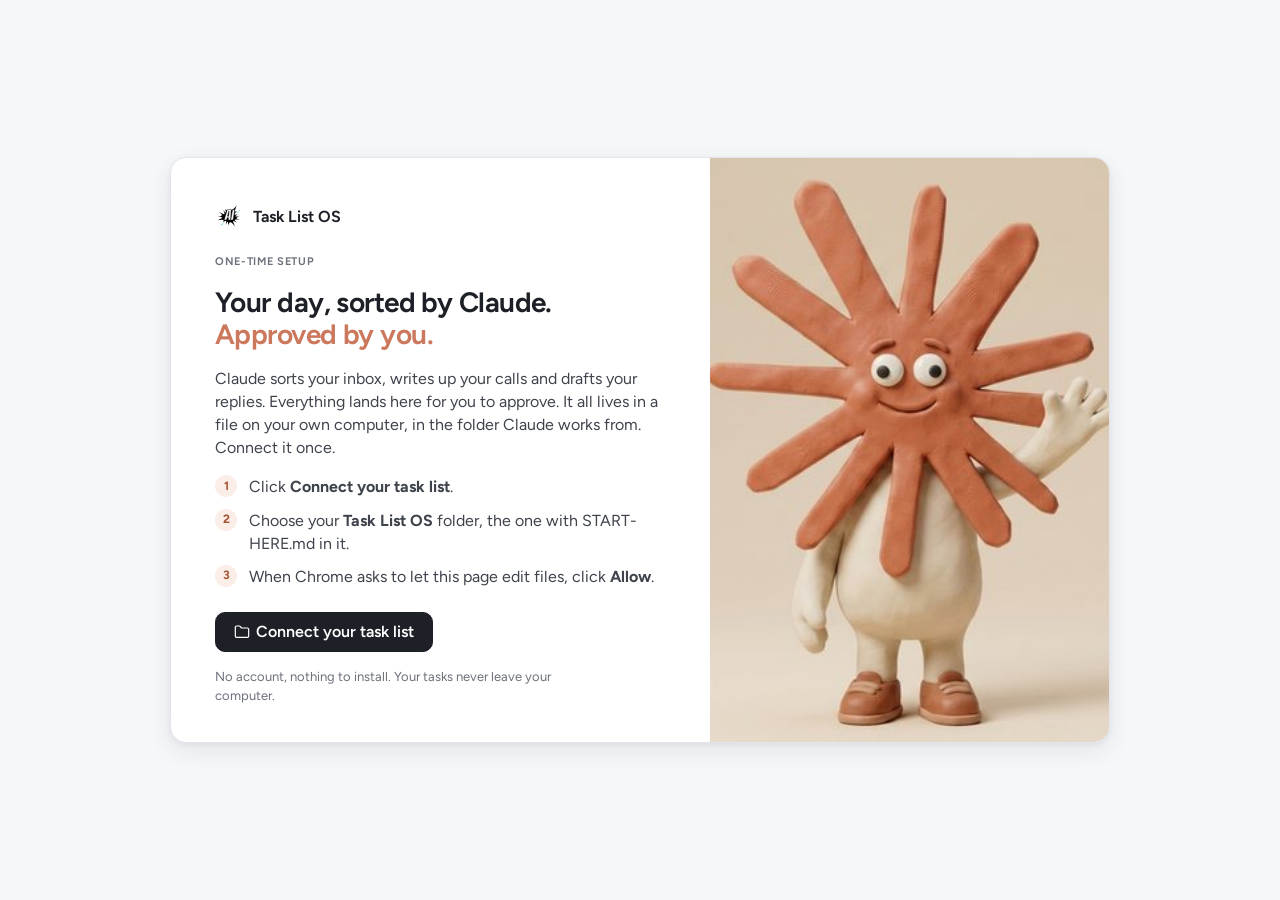
==== apps/task-list/index.html @ 5bdfcf22 "This week: a clean drag-and-drop board, with the calendar inside it - A Board or Calendar switch at " ====
<!doctype html>
<html lang="en-GB">
<head>
  <meta charset="utf-8">
  <meta name="viewport" content="width=device-width, initial-scale=1">
  <title>Task List OS</title>
  <meta name="description" content="Your day, your week and your calendar. Claude sorts it, you approve it.">
  <link rel="icon" type="image/svg+xml" href="../shared/images/GAIP-emblem-black-teal-pop-RGB.svg">
  <!-- Shared look (theme.css holds every colour and font) -->
  <link rel="stylesheet" href="../shared/theme.css">
  <link rel="stylesheet" href="../shared/base.css">
  <link rel="stylesheet" href="../shared/sidebar.css">
  <!-- Light or dark: applied before anything draws, so the page never flashes the wrong colours -->
  <script src="../shared/js/theme.js"></script>
  <!-- This app's layout -->
  <link rel="stylesheet" href="app/app.css">
</head>
<body data-tool="task-list">
  <a class="skip-link" href="#view">Skip to main content</a>

  <!-- Shown before a folder is connected: welcome, loading, or a problem -->
  <div id="gate" class="gate"></div>

  <!-- The app itself -->
  <div id="shell" class="shell" hidden>
    <aside class="sidebar" id="sidebar" aria-label="Main">
      <div class="sidebar__brand">
        <img src="../shared/images/GAIP-emblem-black-teal-pop-RGB.svg" alt="" width="28" height="28">
        <div class="sidebar__brand-text">
          <div class="sidebar__product" id="businessName">Your workspace</div>
        </div>
      </div>

      <!-- The shared sidebar (../shared/js/sidebar.js) adds Home, the other tools in this folder and
           the locked tools. This tool's own pages stay here, so they work even if those can't load. -->
      <a class="side-home" href="../home/"><span data-icon="home"></span>Home</a>

      <div class="side-label">Your tools</div>
      <section class="tool-group" data-tool-group="task-list">
        <button type="button" class="tool-group__head" aria-expanded="true" aria-controls="nav">
          <span class="tool-group__icon"><span data-icon="checkSquare"></span></span>
          <span class="tool-group__name">Task List OS</span>
          <span class="tool-group__count" aria-hidden="true"></span>
          <span class="tool-group__chevron"><span data-icon="chevronDown"></span></span>
        </button>
        <div class="tool-group__body">
          <nav class="nav" id="nav" aria-label="Task List OS">
            <a class="nav__item" href="#today" data-view="today"><span data-icon="sun"></span>Today<span class="nav__count" data-count="today"></span></a>
            <a class="nav__item" href="#week" data-view="week"><span data-icon="columns"></span>This week</a>
            <a class="nav__item" href="#replies" data-view="replies"><span data-icon="inbox"></span>Inbox<span class="nav__count nav__count--accent" data-count="replies"></span></a>
            <a class="nav__item" href="#review" data-view="review"><span data-icon="sparkle"></span>Review<span class="nav__count nav__count--accent" data-count="review"></span></a>
            <a class="nav__item" href="#all" data-view="all"><span data-icon="list"></span>All tasks<span class="nav__count" data-count="all"></span></a>
            <div class="nav__sub">
              <a class="nav__item" href="#waiting" data-view="waiting"><span data-icon="hourglass"></span>Waiting on<span class="nav__count" data-count="waiting"></span></a>
              <a class="nav__item" href="#done" data-view="done"><span data-icon="check"></span>Done</a>
            </div>
            <a class="nav__item" href="#calls" data-view="calls"><span data-icon="phone"></span>Calls<span class="nav__count" data-count="calls"></span></a>
            <a class="nav__item" href="#dump" data-view="dump"><span data-icon="pencil"></span>Brain dump<span class="nav__count" data-count="dump"></span></a>
            <a class="nav__item" href="#people" data-view="people"><span data-icon="users"></span>People<span class="nav__count" data-count="people"></span></a>
          </nav>
        </div>
      </section>

      <!-- Shared sidebar: the other tools in this folder, then the locked ones -->
      <div data-toolkit-menu="others"></div>
      <div data-toolkit-menu="more" hidden></div>

      <div class="sidebar__foot">
        <div class="saved-mini" id="savedMini"></div>
        <div class="sidebar__row">
          <span class="sidebar__spacer"></span>
          <button type="button" class="icon-btn" data-action="shortcuts" aria-label="Keyboard shortcuts"><span data-icon="keyboard"></span></button>
          <button type="button" class="icon-btn" data-action="settings" aria-label="Settings"><span data-icon="settings"></span></button>
        </div>
        <div class="sidebar__by">
          <img src="../shared/images/GAIP-logo-black-teal-pop-RGB.svg" alt="Get AI Powers" width="22" height="22">
          <span>by Get AI Powers</span>
        </div>
      </div>
    </aside>
    <div class="sidebar-scrim" data-action="close-sidebar"></div>

    <div class="main">
      <header class="topbar">
        <button type="button" class="icon-btn topbar__menu" data-action="open-sidebar" aria-label="Open menu"><span data-icon="menu"></span></button>
        <div class="topbar__title">
          <h1 id="viewTitle">Today</h1>
          <span class="topbar__sub" id="viewSub"></span>
        </div>
        <div class="topbar__search">
          <span data-icon="search" class="topbar__search-icon"></span>
          <input type="search" id="searchInput" class="input" placeholder="Search tasks and people" autocomplete="off" aria-label="Search tasks and people">
          <span class="kbd topbar__search-kbd">/</span>
          <div class="search-results popover" id="searchResults" hidden role="listbox"></div>
        </div>
        <span class="claude-status" id="claudeStatus" hidden></span>
        <span class="save-status" id="saveStatus" hidden></span>
        <button type="button" class="icon-btn topbar__theme" data-theme-toggle aria-label="Switch to dark mode" title="Light or dark"><span data-icon="moon"></span></button>
        <button type="button" class="btn topbar__voice" data-action="voice-note" title="Record a voice note (V)"><span data-icon="mic"></span><span class="topbar__voice-label">Voice note</span></button>
        <button type="button" class="btn btn--primary topbar__new" data-action="quick-add" aria-label="New task"><span data-icon="plus"></span><span class="topbar__new-label">New</span></button>
      </header>
      <div id="banner"></div>
      <main id="view" class="view" tabindex="-1"></main>
    </div>

    <!-- The record panel: one task or one person, slides in from the right -->
    <aside class="drawer" id="drawer" aria-label="Details" hidden></aside>
  </div>

  <!-- Pop-up: quick add -->
  <dialog class="modal" id="quickAdd" aria-labelledby="quickAddTitle">
    <form id="quickAddForm" autocomplete="off">
      <div class="modal__head"><h2 id="quickAddTitle">New task</h2><button type="button" class="icon-btn" data-close aria-label="Close"><span data-icon="x"></span></button></div>
      <div class="modal__body">
        <input class="input input--title" name="title" required maxlength="200" placeholder="What needs doing?" aria-label="What needs doing">
        <div class="field-row">
          <label class="field"><span class="field__label">List</span><select class="select" name="category"></select></label>
          <label class="field"><span class="field__label">Who's it for</span><select class="select" name="personId"></select></label>
        </div>
        <div class="field-row">
          <label class="field"><span class="field__label">Plan for</span><input class="input" type="date" name="scheduledDate"></label>
          <label class="field"><span class="field__label">Due</span><input class="input" type="date" name="due"></label>
        </div>
        <label class="switch"><input type="checkbox" name="today" checked><span class="switch__track" aria-hidden="true"></span>Put it on today's list</label>
      </div>
      <div class="modal__foot"><span class="muted spacer">Press Enter to add</span><button type="button" class="btn" data-close>Cancel</button><button type="submit" class="btn btn--primary">Add task</button></div>
    </form>
  </dialog>

  <!-- Pop-up: settings -->
  <dialog class="modal" id="settingsDialog" aria-labelledby="settingsTitle">
    <form id="settingsForm">
      <div class="modal__head"><h2 id="settingsTitle">Settings</h2><button type="button" class="icon-btn" data-close aria-label="Close"><span data-icon="x"></span></button></div>
      <div class="modal__body">
        <div class="field-row">
          <label class="field"><span class="field__label">Your first name</span><input class="input" name="yourName" maxlength="60" autocomplete="given-name"></label>
          <label class="field"><span class="field__label">Business name</span><input class="input" name="businessName" maxlength="80" autocomplete="organization"></label>
        </div>
        <div class="field-row">
          <label class="field"><span class="field__label">Your day starts</span><input class="input" type="time" name="dayStarts"></label>
          <label class="field"><span class="field__label">Your day ends</span><input class="input" type="time" name="dayEnds"></label>
        </div>
        <div class="field-row">
          <label class="field"><span class="field__label">Minutes saved per task</span><input class="input" type="number" name="minutesSavedPerTask" min="0" max="120"></label>
          <label class="field"><span class="field__label">Minutes saved per plan</span><input class="input" type="number" name="minutesSavedPerPlan" min="0" max="240"></label>
        </div>
        <p class="field__hint">The 2 minute values drive the time-saved estimate. A rough guide, not a measurement.</p>
        <div class="field-row">
          <label class="field"><span class="field__label">Drafts open in</span><select class="select" name="emailProvider"></select></label>
          <label class="field"><span class="field__label">Add to calendar opens</span><select class="select" name="calendarProvider"></select></label>
        </div>
        <label class="switch" title="Shows a made-up business. Nothing is saved while it's on."><input type="checkbox" id="demoToggle"><span class="switch__track" aria-hidden="true"></span>Show sample data instead of mine (for screenshots and videos)</label>
        <div class="settings-folder"><div><span class="label">Your folder</span><p id="settingsFolder"></p></div><button type="button" class="btn btn--sm" id="changeFolderBtn">Use a different folder</button></div>
      </div>
      <div class="modal__foot"><button type="button" class="btn" data-close>Cancel</button><button type="submit" class="btn btn--primary">Save</button></div>
    </form>
  </dialog>

  <!-- Pop-up: keyboard shortcuts -->
  <dialog class="modal" id="shortcutsDialog" aria-labelledby="shortcutsTitle">
    <div class="modal__head"><h2 id="shortcutsTitle">Keyboard shortcuts</h2><button type="button" class="icon-btn" data-close aria-label="Close"><span data-icon="x"></span></button></div>
    <div class="modal__body shortcuts">
      <div><span class="kbd">V</span> Record a voice note</div>
      <div><span class="kbd">N</span> New task</div>
      <div><span class="kbd">/</span> Search</div>
      <div><span class="kbd">1</span> to <span class="kbd">9</span> Go to a page in the sidebar</div>
      <div><span class="kbd">A</span> Approve the first suggestion on the page</div>
      <div><span class="kbd">D</span> Open the first reply draft on the page</div>
      <div><span class="kbd">Esc</span> Close a panel or pop-up</div>
      <div><span class="kbd">&#8984;</span> or <span class="kbd">Ctrl</span> + <span class="kbd">Enter</span> Add your brain dump</div>
    </div>
  </dialog>

  <!-- Shared helpers, then the model, then the pages, then the app that ties them together -->
  <script src="../shared/js/ui.js"></script>
  <script src="../shared/js/store.js"></script>
  <script src="../shared/js/sidebar.js"></script>
  <script src="app/model.js"></script>
  <script src="app/demo-data.js"></script>
  <script src="app/components.js"></script>
  <script src="app/links.js"></script>
  <script src="app/voice.js"></script>
  <script src="app/view-today.js"></script>
  <script src="app/view-review.js"></script>
  <script src="app/view-replies.js"></script>
  <script src="app/view-calls.js"></script>
  <script src="app/view-dump.js"></script>
  <script src="app/view-week.js"></script>
  <script src="app/view-calendar.js"></script>
  <script src="app/view-lists.js"></script>
  <script src="app/view-people.js"></script>
  <script src="app/drawer.js"></script>
  <script src="app/app.js"></script>
</body>
</html>
---- apps/shared/theme.css ----
/*
  THEME
  -----
  Every colour, font, size, space, corner and shadow in the app comes from this file.
  To re-brand the whole app (for a client, or to your own colours), change the values below
  and nothing else. There are 2 sets of colours: light (first) and dark (further down).
  The switch in the top bar flips between them; with no choice made, the app follows the computer.

  Current look: calm, clean software (white, soft grey, near-black text) with small touches of
  Claude terracotta for Get AI Powers. Font: Figtree, bundled in shared/fonts so it works offline.

  Want the Get AI Powers slab-serif headings instead? The brand fonts are bundled in shared/fonts.
  Uncomment the @font-face block at the bottom and set --font-display.
*/

@font-face { font-family: "Figtree"; src: url("fonts/Figtree-Variable.woff2") format("woff2"); font-weight: 300 900; font-style: normal; font-display: swap; }
@font-face { font-family: "Figtree"; src: url("fonts/Figtree-Italic-Variable.woff2") format("woff2"); font-weight: 300 900; font-style: italic; font-display: swap; }

:root {
  color-scheme: light;

  /* ---------- Colours: surfaces ---------- */
  --color-bg:           #FFFFFF;  /* main working area */
  --color-sidebar:      #F6F7F9;  /* sidebar and quiet panels */
  --color-surface:      #FFFFFF;  /* cards, drawers, pop-ups */
  --color-sunk:         #F1F2F5;  /* hover, inset areas, skeletons */
  --color-sunk-strong:  #E8EAEE;  /* selected rows, pressed states */
  --color-line:         #E3E5EA;  /* hairline borders and dividers */
  --color-line-strong:  #C9CDD5;  /* input borders, borders on hover */

  /* ---------- Colours: text ---------- */
  --color-ink:          #1D2026;  /* main text (never pure black) */
  --color-ink-soft:     #3E434C;  /* secondary text */
  --color-muted:        #6B707A;  /* helper text, labels, timestamps */
  --color-faint:        #9A9FA8;  /* placeholders, disabled */

  /* ---------- Colours: main buttons (near-black in light, near-white in dark) ---------- */
  --color-primary:       #1D2026;
  --color-primary-hover: #343842;
  --color-on-primary:    #FFFFFF;

  /* ---------- Colours: accent (Claude terracotta, used sparingly) ---------- */
  --color-accent:       #CC785C;  /* icons, the selected page, the logo, small highlights */
  --color-accent-hover: #B8643F;
  --color-accent-text:  #A4532F;  /* accent used for small text (passes contrast on white) */
  --color-accent-soft:  #FBEEE8;  /* count badges, "New" tags, highlights */
  --color-accent-line:  #F0CFC1;
  --color-on-accent:    #FFFFFF;

  /* ---------- Colours: meaning ---------- */
  --color-success:      #1F7A45;
  --color-success-soft: #DCF3E3;
  --color-warning:      #8A5200;
  --color-warning-soft: #FFF0D2;
  --color-danger:       #B2261D;
  --color-danger-soft:  #FFE6E2;
  --color-info:         #1E5A9F;
  --color-info-soft:    #E1EEFC;
  --color-dark:         #1D2026;  /* toasts and tooltips */
  --color-on-dark:      #F6F7F9;
  --color-scrim:        rgba(20, 24, 33, 0.32);  /* the dim layer behind pop-ups */

  /* Category colours (Do today, Quick wins, Delegate, Waiting on, Can wait) */
  --cat-today:    #CC785C;
  --cat-quick:    #C08A1E;
  --cat-delegate: #3F8A55;
  --cat-waiting:  #4A73B5;
  --cat-later:    #8C9099;

  /* Calendar event colours */
  --event-bg:     #E9F0FB;
  --event-line:   #4A73B5;
  --event-text:   #1F3F6E;
  --block-bg:     #FBEEE8;   /* a task dragged into the calendar */
  --block-line:   #CC785C;

  /* ---------- Type ---------- */
  --font-ui: "Figtree", -apple-system, BlinkMacSystemFont, "Segoe UI", "Helvetica Neue", Helvetica, Arial, sans-serif;
  --font-display: var(--font-ui);
  --font-mono: ui-monospace, "SF Mono", Menlo, Consolas, "Liberation Mono", monospace;

  --text-2xs: 0.6875rem; /* 11px */
  --text-xs:  0.75rem;   /* 12px */
  --text-sm:  0.8125rem; /* 13px */
  --text-base: 0.875rem; /* 14px, the main UI size */
  --text-md:  1rem;      /* 16px */
  --text-lg:  1.125rem;
  --text-xl:  1.375rem;
  --text-2xl: 1.75rem;
  --leading: 1.45;

  /* ---------- Space ---------- */
  --space-1: 4px;
  --space-2: 8px;
  --space-3: 12px;
  --space-4: 16px;
  --space-5: 20px;
  --space-6: 24px;
  --space-7: 32px;
  --space-8: 48px;

  /* ---------- Layout ---------- */
  --sidebar-width: 248px;
  --topbar-height: 60px;
  --drawer-width: 420px;
  --content-max: 1120px;

  /* ---------- Corners and shadows ---------- */
  --radius-xs: 6px;
  --radius-sm: 8px;
  --radius-md: 10px;   /* cards */
  --radius-lg: 12px;   /* columns, sections */
  --radius-xl: 14px;   /* pop-ups */
  --radius-pill: 999px;
  --shadow-sm: 0 1px 2px rgba(20, 24, 33, 0.05);
  --shadow-md: 0 2px 6px rgba(20, 24, 33, 0.05), 0 8px 24px rgba(20, 24, 33, 0.08);
  --shadow-lg: 0 12px 40px rgba(20, 24, 33, 0.14);
  --focus-ring: 0 0 0 3px rgba(204, 120, 92, 0.32);

  /* ---------- Motion ---------- */
  --ease-out: cubic-bezier(0.22, 1, 0.36, 1);
  --ease-in-out: cubic-bezier(0.65, 0, 0.35, 1);
  --dur-fast: 120ms;
  --dur-base: 200ms;
  --dur-slow: 340ms;
}

/* ---------- Dark colours: used when the switch says dark, or the computer prefers dark ---------- */
:root[data-theme="dark"] {
  color-scheme: dark;
  --color-bg: #14161A; --color-sidebar: #17191D; --color-surface: #1B1D22; --color-sunk: #202328; --color-sunk-strong: #262930;
  --color-line: #2D3138; --color-line-strong: #3E434C;
  --color-ink: #ECEDF0; --color-ink-soft: #C9CCD3; --color-muted: #A0A5AE; --color-faint: #737983;
  --color-primary: #ECEDF0; --color-primary-hover: #FFFFFF; --color-on-primary: #14161A;
  --color-accent: #DE8E72; --color-accent-hover: #E9A287; --color-accent-text: #EBA48A; --color-accent-soft: #3A241B; --color-accent-line: #5C3626; --color-on-accent: #14161A;
  --color-success: #6FD39A; --color-success-soft: #173A26; --color-warning: #F4C872; --color-warning-soft: #3C2E12;
  --color-danger: #FFB3A8; --color-danger-soft: #46201C; --color-info: #9FC7F3; --color-info-soft: #19304A;
  --color-dark: #2C3038; --color-on-dark: #ECEDF0; --color-scrim: rgba(0, 0, 0, 0.55);
  --cat-today: #DE8E72; --cat-quick: #F4C872; --cat-delegate: #6FD39A; --cat-waiting: #9FC7F3; --cat-later: #A0A5AE;
  --event-bg: #19304A; --event-line: #6F9BD9; --event-text: #CFE2FA; --block-bg: #3A241B; --block-line: #DE8E72;
  --shadow-sm: 0 1px 2px rgba(0, 0, 0, 0.4); --shadow-md: 0 2px 6px rgba(0, 0, 0, 0.3), 0 8px 24px rgba(0, 0, 0, 0.35); --shadow-lg: 0 12px 40px rgba(0, 0, 0, 0.5);
  --focus-ring: 0 0 0 3px rgba(222, 142, 114, 0.4);
}
@media (prefers-color-scheme: dark) {
  :root:not([data-theme="light"]) {
    color-scheme: dark;
    --color-bg: #14161A; --color-sidebar: #17191D; --color-surface: #1B1D22; --color-sunk: #202328; --color-sunk-strong: #262930;
    --color-line: #2D3138; --color-line-strong: #3E434C;
    --color-ink: #ECEDF0; --color-ink-soft: #C9CCD3; --color-muted: #A0A5AE; --color-faint: #737983;
    --color-primary: #ECEDF0; --color-primary-hover: #FFFFFF; --color-on-primary: #14161A;
    --color-accent: #DE8E72; --color-accent-hover: #E9A287; --color-accent-text: #EBA48A; --color-accent-soft: #3A241B; --color-accent-line: #5C3626; --color-on-accent: #14161A;
    --color-success: #6FD39A; --color-success-soft: #173A26; --color-warning: #F4C872; --color-warning-soft: #3C2E12;
    --color-danger: #FFB3A8; --color-danger-soft: #46201C; --color-info: #9FC7F3; --color-info-soft: #19304A;
    --color-dark: #2C3038; --color-on-dark: #ECEDF0; --color-scrim: rgba(0, 0, 0, 0.55);
    --cat-today: #DE8E72; --cat-quick: #F4C872; --cat-delegate: #6FD39A; --cat-waiting: #9FC7F3; --cat-later: #A0A5AE;
    --event-bg: #19304A; --event-line: #6F9BD9; --event-text: #CFE2FA; --block-bg: #3A241B; --block-line: #DE8E72;
    --shadow-sm: 0 1px 2px rgba(0, 0, 0, 0.4); --shadow-md: 0 2px 6px rgba(0, 0, 0, 0.3), 0 8px 24px rgba(0, 0, 0, 0.35); --shadow-lg: 0 12px 40px rgba(0, 0, 0, 0.5);
    --focus-ring: 0 0 0 3px rgba(222, 142, 114, 0.4);
  }
}

/*
  Optional: the Get AI Powers brand look (slab serif headings).
  Remove the comment markers around this block, then set:
    --font-display: "Zilla Slab", Georgia, serif;

@font-face { font-family: "Zilla Slab"; src: url("fonts/ZillaSlab-SemiBold.woff2") format("woff2"); font-weight: 600; font-display: swap; }
@font-face { font-family: "Zilla Slab"; src: url("fonts/ZillaSlab-Bold.woff2") format("woff2"); font-weight: 700; font-display: swap; }
*/
---- apps/shared/base.css ----
/*
  BASE
  ----
  Shared building blocks for every tool: buttons, inputs, tick boxes, chips,
  avatars, segmented switches, pop-ups, side panels, notifications, menus, empty states and
  the gentle animations. Every value comes from theme.css, so re-branding happens there.
*/

/* ---------- Reset ---------- */
*, *::before, *::after { box-sizing: border-box; }
html { -webkit-text-size-adjust: 100%; }
body {
  margin: 0;
  background: var(--color-bg);
  color: var(--color-ink);
  font-family: var(--font-ui);
  font-size: var(--text-base);
  line-height: var(--leading);
  -webkit-font-smoothing: antialiased;
  -moz-osx-font-smoothing: grayscale;
}
img, svg { display: block; max-width: 100%; }
button, input, select, textarea { font: inherit; color: inherit; letter-spacing: inherit; }
h1, h2, h3, h4 { font-family: var(--font-display); margin: 0; line-height: 1.25; letter-spacing: -0.01em; }
h1 { font-size: var(--text-xl); font-weight: 650; }
h2 { font-size: var(--text-md); font-weight: 650; }
h3 { font-size: var(--text-base); font-weight: 600; }
p { margin: 0; }
a { color: var(--color-accent-text); text-underline-offset: 2px; }
::selection { background: var(--color-accent-soft); }
:focus-visible { outline: none; box-shadow: var(--focus-ring); border-radius: var(--radius-sm); }
[hidden] { display: none !important; }

.sr-only {
  position: absolute; width: 1px; height: 1px; padding: 0; margin: -1px;
  overflow: hidden; clip: rect(0 0 0 0); white-space: nowrap; border: 0;
}
.skip-link { position: absolute; left: 8px; top: -40px; z-index: 100; background: var(--color-dark); color: var(--color-on-dark); padding: 8px 12px; border-radius: var(--radius-sm); }
.skip-link:focus { top: 8px; }

/* Small uppercase section label */
.label {
  font-size: var(--text-2xs); font-weight: 650; letter-spacing: 0.06em; text-transform: uppercase;
  color: var(--color-muted);
}
.muted { color: var(--color-muted); }
.faint { color: var(--color-faint); }
.num { font-variant-numeric: tabular-nums; }

/* ---------- Buttons ---------- */
.btn {
  display: inline-flex; align-items: center; justify-content: center; gap: 6px;
  height: 34px; padding: 0 14px;
  font-size: var(--text-base); font-weight: 600; line-height: 1; white-space: nowrap;
  color: var(--color-ink); background: var(--color-surface);
  border: 1px solid var(--color-line); border-radius: var(--radius-md);
  cursor: pointer; text-decoration: none; -webkit-tap-highlight-color: transparent;
  transition: background-color var(--dur-fast) var(--ease-out), border-color var(--dur-fast) var(--ease-out),
              color var(--dur-fast) var(--ease-out), transform var(--dur-fast) var(--ease-out);
}
.btn:hover { background: var(--color-sunk); border-color: var(--color-line-strong); }
.btn:active { transform: scale(0.98); }
.btn[disabled] { opacity: 0.5; cursor: not-allowed; transform: none; }
.btn svg { width: 16px; height: 16px; flex: none; }
.btn--primary { background: var(--color-primary); border-color: var(--color-primary); color: var(--color-on-primary); }
.btn--primary:hover { background: var(--color-primary-hover); border-color: var(--color-primary-hover); }
.btn--accent { background: var(--color-accent); border-color: var(--color-accent); color: var(--color-on-accent); }
.btn--accent:hover { background: var(--color-accent-hover); border-color: var(--color-accent-hover); }
.btn--approve { background: var(--color-success); border-color: var(--color-success); color: var(--color-surface); }
.btn--approve:hover { background: color-mix(in srgb, var(--color-success) 85%, var(--color-ink)); border-color: color-mix(in srgb, var(--color-success) 85%, var(--color-ink)); }
.btn--ghost { background: transparent; border-color: transparent; box-shadow: none; color: var(--color-ink-soft); }
.btn--ghost:hover { background: var(--color-sunk); color: var(--color-ink); }
.btn--danger { color: var(--color-danger); }
.btn--danger:hover { background: var(--color-danger-soft); }
.btn--sm { height: 28px; padding: 0 10px; font-size: var(--text-sm); border-radius: var(--radius-sm); }
.btn--lg { height: 40px; padding: 0 18px; font-size: var(--text-md); }

.icon-btn {
  display: inline-grid; place-items: center; width: 30px; height: 30px; flex: none;
  border: 0; border-radius: var(--radius-sm); background: transparent; color: var(--color-muted);
  cursor: pointer; transition: background-color var(--dur-fast) var(--ease-out), color var(--dur-fast) var(--ease-out);
}
.icon-btn:hover { background: var(--color-sunk); color: var(--color-ink); }
.icon-btn svg { width: 17px; height: 17px; }
.icon-btn--sm { width: 26px; height: 26px; }
.icon-btn--sm svg { width: 15px; height: 15px; }
.icon-btn.is-approve:hover { background: var(--color-success-soft); color: var(--color-success); }
.icon-btn.is-skip:hover { background: var(--color-danger-soft); color: var(--color-danger); }

.kbd {
  display: inline-grid; place-items: center; min-width: 18px; height: 18px; padding: 0 4px;
  font-family: var(--font-ui); font-size: 10.5px; font-weight: 600; color: var(--color-muted);
  background: var(--color-surface); border: 1px solid var(--color-line-strong); border-bottom-width: 2px; border-radius: 4px;
}

/* ---------- Inputs ---------- */
.input, .select, .textarea {
  width: 100%; height: 34px; padding: 0 10px;
  background: var(--color-surface); color: var(--color-ink);
  border: 1px solid var(--color-line-strong); border-radius: var(--radius-sm);
  font-size: var(--text-base);
  transition: border-color var(--dur-fast) var(--ease-out), box-shadow var(--dur-fast) var(--ease-out);
}
.input::placeholder, .textarea::placeholder { color: var(--color-faint); }
.input:focus, .select:focus, .textarea:focus { outline: none; border-color: var(--color-accent); box-shadow: var(--focus-ring); }
.textarea { height: auto; min-height: 80px; padding: 8px 10px; resize: vertical; line-height: 1.5; }
.select {
  appearance: none; -webkit-appearance: none; padding-right: 30px; cursor: pointer;
  background-image: url("data:image/svg+xml,%3Csvg xmlns='http://www.w3.org/2000/svg' width='10' height='6' viewBox='0 0 10 6'%3E%3Cpath d='M1 1l4 4 4-4' fill='none' stroke='%2375756E' stroke-width='1.5' stroke-linecap='round' stroke-linejoin='round'/%3E%3C/svg%3E");
  background-repeat: no-repeat; background-position: right 10px center;
}
.field { display: grid; gap: 5px; }
.field__label { font-size: var(--text-sm); font-weight: 550; color: var(--color-ink-soft); }
.field__hint { font-size: var(--text-xs); color: var(--color-muted); }
.field-row { display: grid; grid-template-columns: 1fr 1fr; gap: var(--space-3); }
@media (max-width: 520px) { .field-row { grid-template-columns: 1fr; } }

/* A borderless input that looks like text until you click it (task titles in the side panel) */
.input-bare {
  width: 100%; border: 1px solid transparent; background: transparent; border-radius: var(--radius-sm);
  padding: 4px 6px; margin: -4px -6px;
  transition: border-color var(--dur-fast) var(--ease-out), background-color var(--dur-fast) var(--ease-out);
}
.input-bare:hover { background: var(--color-sunk); }
.input-bare:focus { outline: none; border-color: var(--color-accent); background: var(--color-surface); box-shadow: var(--focus-ring); }

/* ---------- Round tick box ---------- */
.check {
  width: 18px; height: 18px; border-radius: 50%; flex: none; padding: 0; cursor: pointer;
  display: grid; place-items: center;
  border: 1.5px solid var(--color-line-strong); background: var(--color-surface);
  transition: background-color var(--dur-base) var(--ease-out), border-color var(--dur-base) var(--ease-out), transform var(--dur-fast) var(--ease-out);
}
.check:hover { border-color: var(--color-success); background: var(--color-success-soft); }
.check:active { transform: scale(0.88); }
.check svg { width: 11px; height: 11px; fill: none; stroke: var(--color-surface); stroke-width: 3; stroke-linecap: round; stroke-linejoin: round; stroke-dasharray: 24; stroke-dashoffset: 24; transition: stroke-dashoffset var(--dur-slow) var(--ease-out) 40ms; }
.check[aria-checked="true"] { background: var(--color-success); border-color: var(--color-success); }
.check[aria-checked="true"] svg { stroke-dashoffset: 0; }
.check.is-popping { animation: pop 340ms var(--ease-out); }

/* ---------- Chips, badges, dots ---------- */
.chip {
  display: inline-flex; align-items: center; gap: 4px; height: 20px; padding: 0 7px;
  border-radius: var(--radius-xs); background: var(--color-sunk); color: var(--color-ink-soft);
  font-size: var(--text-xs); font-weight: 500; white-space: nowrap; max-width: 100%; overflow: hidden; text-overflow: ellipsis;
}
.chip svg { width: 12px; height: 12px; flex: none; }
.chip--danger { background: var(--color-danger-soft); color: var(--color-danger); }
.chip--warning { background: var(--color-warning-soft); color: var(--color-warning); }
.chip--success { background: var(--color-success-soft); color: var(--color-success); }
.chip--info { background: var(--color-info-soft); color: var(--color-info); }
.chip--accent { background: var(--color-accent-soft); color: var(--color-accent-text); }
.badge {
  display: inline-grid; place-items: center; min-width: 18px; height: 18px; padding: 0 5px;
  border-radius: var(--radius-pill); background: var(--color-sunk-strong); color: var(--color-ink-soft);
  font-size: var(--text-2xs); font-weight: 650; font-variant-numeric: tabular-nums;
}
.badge--accent { background: var(--color-accent-soft); color: var(--color-accent-text); }
.dot { width: 8px; height: 8px; border-radius: 50%; flex: none; background: var(--cat-later); }
.new-tag {
  display: inline-flex; align-items: center; height: 18px; padding: 0 6px; border-radius: var(--radius-xs);
  background: var(--color-accent-soft); color: var(--color-accent-text); font-size: 10px; font-weight: 700; letter-spacing: 0.04em; text-transform: uppercase;
}

/* Initials in a circle, for people */
.avatar {
  --av: #8C8C84;
  display: inline-grid; place-items: center; width: 22px; height: 22px; border-radius: 50%; flex: none;
  background: color-mix(in srgb, var(--av) 20%, var(--color-surface)); color: color-mix(in srgb, var(--av) 70%, var(--color-ink));
  font-size: 10px; font-weight: 700; letter-spacing: 0.02em;
}
.avatar--md { width: 30px; height: 30px; font-size: 12px; }
.avatar--lg { width: 44px; height: 44px; font-size: 16px; }

/* ---------- On/off switch ---------- */
.switch { display: inline-flex; align-items: center; gap: 8px; cursor: pointer; user-select: none; font-size: var(--text-sm); color: var(--color-ink-soft); }
.switch input { position: absolute; opacity: 0; width: 1px; height: 1px; }
.switch__track { position: relative; width: 30px; height: 18px; border-radius: var(--radius-pill); background: var(--color-line-strong); transition: background-color var(--dur-base) var(--ease-out); flex: none; }
.switch__track::after { content: ""; position: absolute; top: 2px; left: 2px; width: 14px; height: 14px; border-radius: 50%; background: #FFFFFF; box-shadow: var(--shadow-sm); transition: transform var(--dur-base) var(--ease-out); }
.switch input:checked + .switch__track { background: var(--color-accent); }
.switch input:checked + .switch__track::after { transform: translateX(12px); }
.switch input:focus-visible + .switch__track { box-shadow: var(--focus-ring); }

/* ---------- Segmented switch (Day / Week / Month) ---------- */
.segmented { display: inline-flex; padding: 3px; gap: 2px; background: var(--color-sidebar); border: 1px solid var(--color-line); border-radius: var(--radius-lg); }
.segmented button {
  height: 28px; padding: 0 12px; border: 1px solid transparent; border-radius: var(--radius-sm); background: transparent; cursor: pointer;
  font-size: var(--text-sm); font-weight: 600; color: var(--color-muted);
  transition: background-color var(--dur-fast) var(--ease-out), color var(--dur-fast) var(--ease-out);
}
.segmented button:hover { color: var(--color-ink); }
.segmented button[aria-pressed="true"] { background: var(--color-surface); border-color: var(--color-line); color: var(--color-ink); }

/* ---------- Cards ---------- */
.card { background: var(--color-surface); border: 1px solid var(--color-line); border-radius: var(--radius-lg); transition: border-color var(--dur-fast) var(--ease-out); }
.card__head { display: flex; align-items: center; justify-content: space-between; gap: var(--space-3); padding: var(--space-3) var(--space-4); border-bottom: 1px solid var(--color-line); }
.card__body { padding: var(--space-4); }

/* ---------- Pop-up dialogs ---------- */
dialog.modal {
  width: min(520px, calc(100vw - 24px)); max-height: calc(100vh - 48px); padding: 0;
  border: 1px solid var(--color-line); border-radius: var(--radius-xl);
  background: var(--color-surface); color: var(--color-ink); box-shadow: var(--shadow-lg); overflow: auto;
}
dialog.modal::backdrop { background: var(--color-scrim); }
dialog.modal[open] { animation: dialog-in var(--dur-slow) var(--ease-out); }
dialog.modal[open]::backdrop { animation: fade-in var(--dur-base) var(--ease-out); }
.modal__head { display: flex; align-items: center; gap: var(--space-3); padding: var(--space-4) var(--space-5); border-bottom: 1px solid var(--color-line); }
.modal__head h2 { flex: 1; }
.modal__body { padding: var(--space-5); display: grid; gap: var(--space-4); }
.modal__foot { display: flex; justify-content: flex-end; align-items: center; gap: var(--space-2); padding: var(--space-3) var(--space-5); border-top: 1px solid var(--color-line); background: var(--color-sidebar); }
.modal__foot .spacer { flex: 1; }

/* ---------- Notifications (toasts) ---------- */
.toasts { position: fixed; z-index: 90; right: var(--space-5); bottom: var(--space-5); display: grid; gap: var(--space-2); justify-items: end; pointer-events: none; width: min(380px, calc(100vw - 32px)); }
.toast {
  display: flex; align-items: center; gap: var(--space-3); padding: 9px 10px 9px 14px; border-radius: var(--radius-md);
  background: var(--color-dark); color: var(--color-on-dark); font-size: var(--text-base); box-shadow: var(--shadow-lg);
  pointer-events: auto; animation: toast-in var(--dur-slow) var(--ease-out) both;
}
.toast.is-leaving { animation: toast-out var(--dur-base) var(--ease-in-out) both; }
.toast__icon { width: 16px; height: 16px; flex: none; color: #9FD3AE; }
.toast__text { flex: 1; }
.toast__action { border: 0; background: rgba(255, 255, 255, 0.12); color: var(--color-on-dark); padding: 5px 10px; border-radius: var(--radius-sm); cursor: pointer; font-weight: 600; font-size: var(--text-sm); }
.toast__action:hover { background: rgba(255, 255, 255, 0.22); }
@media (max-width: 640px) { .toasts { right: 50%; transform: translateX(50%); bottom: 72px; justify-items: center; } }

/* ---------- Menus and pop-overs ---------- */
.popover {
  position: fixed; z-index: 80; min-width: 200px; max-width: 320px; padding: 4px;
  background: var(--color-surface); border: 1px solid var(--color-line); border-radius: var(--radius-md); box-shadow: var(--shadow-lg);
  animation: pop-in var(--dur-base) var(--ease-out);
}
.menu-item {
  display: flex; align-items: center; gap: 8px; width: 100%; height: 30px; padding: 0 8px; border: 0; border-radius: 5px;
  background: transparent; text-align: left; cursor: pointer; font-size: var(--text-base); color: var(--color-ink);
}
.menu-item:hover, .menu-item[aria-selected="true"] { background: var(--color-sunk); }
.menu-item svg { width: 15px; height: 15px; color: var(--color-muted); flex: none; }

/* ---------- Loading shimmer ---------- */
.skeleton { border-radius: var(--radius-sm); background: linear-gradient(90deg, var(--color-sunk) 0%, var(--color-surface) 50%, var(--color-sunk) 100%); background-size: 200% 100%; animation: shimmer 1.4s ease-in-out infinite; }

/* ---------- Empty states (with the Claude character) ---------- */
.empty { display: grid; justify-items: center; text-align: center; gap: var(--space-3); padding: var(--space-8) var(--space-5); animation: enter var(--dur-slow) var(--ease-out) both; }
.empty__art { width: 96px; height: 96px; border-radius: var(--radius-lg); overflow: hidden; background: var(--color-sunk); }
.empty__art img { width: 100%; height: 100%; object-fit: cover; }
.empty h3 { font-size: var(--text-md); }
.empty p { color: var(--color-muted); max-width: 42ch; }
.empty--compact { padding: var(--space-6) var(--space-4); }
.empty--compact .empty__art { width: 64px; height: 64px; }

/* A copyable "say this to Claude" phrase */
.say { display: inline-flex; align-items: center; gap: 8px; padding: 4px 4px 4px 10px; border-radius: var(--radius-sm); background: var(--color-accent-soft); border: 1px solid var(--color-accent-line); font-size: var(--text-base); font-weight: 550; color: var(--color-ink); }
.say__copy { border: 0; border-radius: 4px; padding: 3px 8px; cursor: pointer; background: var(--color-surface); color: var(--color-accent-text); font-size: var(--text-xs); font-weight: 650; box-shadow: var(--shadow-sm); }
.say__copy:hover { background: var(--color-sunk); color: var(--color-accent-hover); }

/* ---------- Animations ---------- */
.enter { animation: enter var(--dur-slow) var(--ease-out) both; animation-delay: calc(var(--i, 0) * 30ms); }
@keyframes enter     { from { opacity: 0; transform: translateY(4px); } to { opacity: 1; transform: none; } }
@keyframes fade-in   { from { opacity: 0; } to { opacity: 1; } }
@keyframes dialog-in { from { opacity: 0; transform: translateY(8px) scale(0.985); } to { opacity: 1; transform: none; } }
@keyframes pop-in    { from { opacity: 0; transform: translateY(-4px) scale(0.98); } to { opacity: 1; transform: none; } }
@keyframes toast-in  { from { opacity: 0; transform: translateY(10px); } to { opacity: 1; transform: none; } }
@keyframes toast-out { to { opacity: 0; transform: translateY(6px); } }
@keyframes shimmer   { from { background-position: 100% 0; } to { background-position: -100% 0; } }
@keyframes pop       { 0% { transform: scale(1); } 45% { transform: scale(1.22); } 100% { transform: scale(1); } }
@keyframes flash-ok  { 0% { background: var(--color-success-soft); } 100% { background: transparent; } }

/* People who ask their computer for less motion get none of it */
@media (prefers-reduced-motion: reduce) {
  *, *::before, *::after { animation-duration: 1ms !important; animation-iteration-count: 1 !important; animation-delay: 0ms !important; transition-duration: 1ms !important; scroll-behavior: auto !important; }
}
---- apps/shared/sidebar.css ----
/*
  SIDEBAR: shared by every tool in the toolkit
  ---------------------------------------------
  The left-hand menu: the brand at the top, "Your tools" (each tool a dropdown of its pages),
  "More tools" (locked) and the footer. Drawn by js/sidebar.js. Every tool links this file, so
  moving between tools feels like one app. Colours and sizes come from theme.css.
*/

.sidebar {
  display: flex; flex-direction: column; gap: 2px; min-height: 0;
  padding: var(--space-4) var(--space-3);
  background: var(--color-sidebar); border-right: 1px solid var(--color-line); overflow-y: auto;
  scrollbar-width: thin;
}
.sidebar__brand { display: flex; align-items: center; gap: 10px; padding: 2px 8px var(--space-4); }
.sidebar__brand img { flex: none; border-radius: 7px; }
.sidebar__brand-text { min-width: 0; }
.sidebar__product { font-weight: 700; font-size: var(--text-md); letter-spacing: -0.01em; white-space: nowrap; overflow: hidden; text-overflow: ellipsis; }

/* The Home link at the top of every sidebar */
.side-home {
  display: flex; align-items: center; gap: 10px; height: 36px; padding: 0 8px 0 6px; border: 1px solid transparent; border-radius: var(--radius-sm);
  color: var(--color-ink); font-weight: 650; text-decoration: none;
  transition: background-color var(--dur-fast) var(--ease-out);
}
.side-home svg { width: 24px; height: 24px; padding: 4px; flex: none; border-radius: 7px; border: 1px solid var(--color-line); background: var(--color-surface); color: var(--color-muted); }
.side-home:hover { background: var(--color-sunk); }
.side-home.is-active { background: var(--color-surface); border-color: var(--color-line); }
.side-home.is-active svg { color: var(--color-accent); }

/* Small section headings: "Your tools", "More tools" */
.side-label { padding: var(--space-3) 10px 6px; font-size: var(--text-xs); font-weight: 600; color: var(--color-faint); }

/* ---------- A tool and its dropdown of pages ---------- */
.tool-group { display: grid; }
.tool-group__head {
  display: flex; align-items: center; gap: 10px; width: 100%; height: 36px; padding: 0 8px 0 6px;
  border: 0; border-radius: var(--radius-sm); background: none; cursor: pointer; text-align: left;
  font: inherit; font-weight: 650; color: var(--color-ink);
  transition: background-color var(--dur-fast) var(--ease-out);
}
.tool-group__head:hover { background: var(--color-sunk); }
.tool-group__icon {
  display: grid; place-items: center; width: 24px; height: 24px; flex: none; border-radius: 7px;
  background: var(--color-surface); border: 1px solid var(--color-line); color: var(--color-muted);
}
.tool-group__icon svg { width: 14px; height: 14px; }
.tool-group.is-current .tool-group__icon { color: var(--color-accent); }
.tool-group__name { flex: 1; min-width: 0; white-space: nowrap; overflow: hidden; text-overflow: ellipsis; }
.tool-group__count:not(:empty) { min-width: 20px; height: 20px; padding: 0 6px; border-radius: var(--radius-pill); display: grid; place-items: center; background: var(--color-accent-soft); color: var(--color-accent-text); font-size: var(--text-2xs); font-weight: 700; font-variant-numeric: tabular-nums; }
.tool-group__chevron { display: grid; place-items: center; color: var(--color-faint); transition: transform var(--dur-base) var(--ease-out); }
.tool-group__chevron svg { width: 15px; height: 15px; }
.tool-group:not(.is-open) .tool-group__chevron { transform: rotate(-90deg); }

/* The dropdown opens and closes smoothly by animating its row height */
.tool-group__body { display: grid; grid-template-rows: 0fr; transition: grid-template-rows var(--dur-slow) var(--ease-out); }
.tool-group.is-open .tool-group__body { grid-template-rows: 1fr; }
.tool-group__body > .nav { overflow: hidden; min-height: 0; }
.tool-group.is-open .tool-group__body > .nav { padding: 2px 0 var(--space-2); }

/* ---------- Pages ---------- */
.nav { display: grid; gap: 1px; }
.nav__item {
  display: flex; align-items: center; gap: 10px; height: 32px; padding: 0 8px 0 14px; margin-left: 14px;
  border: 1px solid transparent; border-radius: var(--radius-sm);
  color: var(--color-ink-soft); text-decoration: none; font-weight: 500;
  transition: background-color var(--dur-fast) var(--ease-out), color var(--dur-fast) var(--ease-out), border-color var(--dur-fast) var(--ease-out);
}
.nav__item svg { width: 16px; height: 16px; color: var(--color-faint); flex: none; transition: color var(--dur-fast) var(--ease-out); }
.nav__item:hover { background: var(--color-sunk); color: var(--color-ink); }
.nav__item:hover svg { color: var(--color-muted); }
.nav__item.is-active { background: var(--color-surface); border-color: var(--color-line); color: var(--color-ink); font-weight: 600; }
.nav__item.is-active svg { color: var(--color-accent); }
/* Pages that belong under another page (Waiting on and Done under All tasks) */
.nav__sub { display: grid; gap: 1px; margin-left: 27px; padding-left: 0; border-left: 1px solid var(--color-line); }
.nav__sub .nav__item { margin-left: 8px; height: 30px; padding-left: 10px; font-size: var(--text-sm); }
.nav__count { margin-left: auto; font-size: var(--text-xs); color: var(--color-faint); font-weight: 600; font-variant-numeric: tabular-nums; }
.nav__count--accent:not(:empty) { min-width: 20px; height: 20px; padding: 0 6px; border-radius: var(--radius-pill); display: grid; place-items: center; background: var(--color-accent-soft); color: var(--color-accent-text); font-size: var(--text-2xs); font-weight: 700; }

/* ---------- Footer ---------- */
.sidebar__foot { margin-top: auto; display: grid; gap: var(--space-3); padding: var(--space-4) 6px 0; }
.saved-mini { display: grid; gap: 1px; padding: 12px; border: 1px solid var(--color-line); border-radius: var(--radius-md); background: var(--color-surface); }
.saved-mini__value { font-size: var(--text-lg); font-weight: 700; letter-spacing: -0.01em; }
.saved-mini__label { font-size: var(--text-xs); color: var(--color-muted); }
.sidebar__row { display: flex; align-items: center; gap: 2px; }
.sidebar__spacer { flex: 1; }
.sidebar__by { display: flex; align-items: center; gap: 8px; padding: 0 4px; font-size: var(--text-xs); color: var(--color-faint); }
.sidebar__by img { border-radius: 5px; }
.sidebar-scrim { display: none; }

/* ---------- More tools (locked) ---------- */
.tools { display: grid; grid-template-columns: minmax(0, 1fr); gap: 1px; min-width: 0; }
.tools[hidden] { display: none; }
.tools--more { margin-top: var(--space-2); }
.tools__item {
  display: flex; align-items: center; gap: 10px; width: 100%; min-height: 32px; padding: 6px 8px 6px 10px; border: 0; border-radius: var(--radius-sm);
  background: none; color: var(--color-muted); font: inherit; font-weight: 500; text-align: left; text-decoration: none; cursor: pointer;
  transition: background-color var(--dur-fast) var(--ease-out), color var(--dur-fast) var(--ease-out);
}
.tools__item svg { width: 16px; height: 16px; color: var(--color-faint); flex: none; }
.tools__item:hover { background: var(--color-sunk); color: var(--color-ink); }
.tools__name { flex: 1; min-width: 0; line-height: 1.3; white-space: nowrap; overflow: hidden; text-overflow: ellipsis; }
.tools__item .tools__lock { width: 13px; height: 13px; margin-left: auto; opacity: 0.7; }

/* The calm panel a locked tool opens */
dialog.modal--tool { width: min(440px, calc(100vw - 24px)); }
.tool-panel { display: grid; gap: var(--space-4); padding: var(--space-6) var(--space-6) var(--space-5); }
.tool-panel__top { display: flex; align-items: center; gap: var(--space-3); }
.tool-panel__icon { display: grid; place-items: center; width: 44px; height: 44px; flex: none; border-radius: var(--radius-md); background: var(--color-accent-soft); border: 1px solid var(--color-accent-line); }
.tool-panel__icon svg { width: 22px; height: 22px; color: var(--color-accent-text); }
.tool-panel__name { font-size: var(--text-lg); font-weight: 700; letter-spacing: -0.01em; }
.tool-panel__tag { display: inline-flex; align-items: center; gap: 4px; font-size: var(--text-xs); color: var(--color-muted); }
.tool-panel__tag svg { width: 12px; height: 12px; }
.tool-panel__text { color: var(--color-ink-soft); line-height: 1.55; }
.tool-panel__line { padding: 10px 12px; border-radius: var(--radius-md); background: var(--color-sidebar); border: 1px solid var(--color-line); font-size: var(--text-sm); }
.tool-panel__actions { display: flex; justify-content: flex-end; gap: var(--space-2); flex-wrap: wrap; }
.tool-panel__close { position: absolute; top: 10px; right: 10px; }

@media (max-width: 860px) {
  .sidebar { position: fixed; z-index: 60; top: 0; bottom: 0; left: 0; width: 280px; transform: translateX(-100%); transition: transform var(--dur-slow) var(--ease-out); box-shadow: var(--shadow-lg); }
  body.sidebar-open .sidebar { transform: none; }
  body.sidebar-open .sidebar-scrim { display: block; position: fixed; inset: 0; z-index: 55; background: var(--color-scrim); animation: fade-in var(--dur-base) var(--ease-out); }
}
@media (max-width: 560px) {
  .tool-panel { padding: var(--space-5) var(--space-4) var(--space-4); }
  .tool-panel__actions .btn { flex: 1; justify-content: center; }
}
---- apps/task-list/app/app.css ----
/*
  TASK LIST OS: layout and pieces specific to this app.
  Colours, fonts and spacing all come from shared/theme.css.
*/

/* ============ Category colours ============ */
.cat-dot--today { background: var(--cat-today); }
.cat-dot--quick-win { background: var(--cat-quick); }
.cat-dot--delegate { background: var(--cat-delegate); }
.cat-dot--waiting { background: var(--cat-waiting); }
.cat-dot--later { background: var(--cat-later); }
.cat-chip { background: transparent; border: 1px solid var(--color-line); padding: 0 7px 0 6px; }
.cat-edge--today { --edge: var(--cat-today); }
.cat-edge--quick-win { --edge: var(--cat-quick); }
.cat-edge--delegate { --edge: var(--cat-delegate); }
.cat-edge--waiting { --edge: var(--cat-waiting); }
.cat-edge--later { --edge: var(--cat-later); }
.accent { color: var(--color-accent); }

/* ============ Before connecting: the gate ============ */
.gate { min-height: 100vh; display: grid; place-items: center; padding: var(--space-6); background: var(--color-sidebar); }
.gate__card {
  width: min(940px, 100%); display: grid; grid-template-columns: 1.15fr 0.85fr; overflow: hidden;
  background: var(--color-surface); border: 1px solid var(--color-line); border-radius: 16px; box-shadow: var(--shadow-md);
  animation: dialog-in var(--dur-slow) var(--ease-out);
}
.gate__text { padding: 44px 44px 36px; display: grid; gap: var(--space-4); align-content: center; justify-items: start; }
.gate__text h1 { font-size: var(--text-2xl); line-height: 1.15; letter-spacing: -0.02em; }
.gate__text p { color: var(--color-ink-soft); font-size: var(--text-md); max-width: 46ch; }
.gate__brand { display: flex; align-items: center; gap: 10px; font-weight: 650; font-size: var(--text-md); margin-bottom: var(--space-2); }
.gate__steps { margin: 0; padding: 0; list-style: none; counter-reset: s; display: grid; gap: 10px; font-size: var(--text-md); color: var(--color-ink-soft); }
.gate__steps li { counter-increment: s; display: grid; grid-template-columns: 24px 1fr; gap: 10px; }
.gate__steps li::before { content: counter(s); display: grid; place-items: center; width: 22px; height: 22px; border-radius: 50%; background: var(--color-accent-soft); color: var(--color-accent-text); font-size: var(--text-xs); font-weight: 700; }
.gate__actions { display: flex; flex-wrap: wrap; gap: var(--space-2); margin-top: var(--space-2); }
.gate__small { font-size: var(--text-sm) !important; color: var(--color-muted) !important; }
.gate__error { display: flex; gap: 8px; align-items: flex-start; padding: 10px 12px; border-radius: var(--radius-md); background: var(--color-danger-soft); color: var(--color-danger) !important; font-size: var(--text-base) !important; }
.gate__error svg { width: 16px; height: 16px; flex: none; margin-top: 2px; }
.gate__art { background: var(--color-accent-soft); }
.gate__art img { width: 100%; height: 100%; object-fit: cover; }
.gate__loading { display: grid; gap: 14px; justify-items: center; }
@media (max-width: 760px) {
  .gate { padding: var(--space-3); place-items: start center; }
  .gate__card { grid-template-columns: 1fr; }
  .gate__art { order: -1; height: 200px; }
  .gate__text { padding: 24px 20px; }
}

/* ============ The shell: sidebar, main area, record panel ============ */
.shell { display: grid; grid-template-columns: var(--sidebar-width) minmax(0, 1fr); height: 100vh; overflow: hidden; }
.main { display: flex; flex-direction: column; min-width: 0; height: 100vh; }
.view { flex: 1; overflow: auto; outline: none; }
body.has-drawer .main { margin-right: 0; }

/* ---------- Top bar ---------- */
.topbar { display: flex; align-items: center; gap: var(--space-3); height: var(--topbar-height); flex: none; padding: 0 var(--space-5); border-bottom: 1px solid var(--color-line); background: var(--color-bg); }
.topbar__menu { display: none; }
.topbar__title { display: flex; align-items: baseline; gap: 10px; min-width: 0; flex: 1; }
.topbar__title h1 { font-size: var(--text-xl); font-weight: 700; letter-spacing: -0.02em; white-space: nowrap; }
.topbar__sub { color: var(--color-muted); font-size: var(--text-sm); white-space: nowrap; overflow: hidden; text-overflow: ellipsis; }
.topbar__search { position: relative; width: min(320px, 34vw); }
.topbar__search .input { padding-left: 32px; padding-right: 30px; height: 34px; background: var(--color-sidebar); border-color: var(--color-line); border-radius: var(--radius-md); }
.topbar__search .input:focus { background: var(--color-surface); }
.topbar__search-icon { position: absolute; left: 10px; top: 50%; transform: translateY(-50%); width: 15px; height: 15px; color: var(--color-muted); pointer-events: none; }
.topbar__search-kbd { position: absolute; right: 8px; top: 50%; transform: translateY(-50%); pointer-events: none; }
.topbar__search .input:focus ~ .topbar__search-kbd { display: none; }
.search-results { top: auto; left: auto; position: absolute; margin-top: 6px; width: 100%; max-height: 360px; overflow: auto; }
.search-results__none { padding: 10px; color: var(--color-muted); font-size: var(--text-sm); }
.menu-item__text { overflow: hidden; text-overflow: ellipsis; white-space: nowrap; }
.save-status { display: inline-flex; align-items: center; gap: 6px; font-size: var(--text-xs); color: var(--color-muted); white-space: nowrap; }
.save-status__dot { width: 7px; height: 7px; border-radius: 50%; background: var(--color-success); }
.save-status.is-saving .save-status__dot { animation: pop 500ms var(--ease-out); }
.save-status.is-error { color: var(--color-danger); }
.save-status.is-error .save-status__dot { background: var(--color-danger); }

/* ---------- Banners ---------- */
.banner { display: flex; align-items: center; gap: var(--space-3); padding: 8px var(--space-5); font-size: var(--text-sm); border-bottom: 1px solid var(--color-line); animation: fade-in var(--dur-base) var(--ease-out); }
.banner svg { width: 16px; height: 16px; flex: none; }
.banner span { flex: 1; }
.banner--demo { background: var(--color-warning-soft); color: var(--color-warning); }
.banner--error { background: var(--color-danger-soft); color: var(--color-danger); }

/* ============ Page layouts ============ */
.page { max-width: var(--content-max); margin: 0 auto; padding: var(--space-6) var(--space-6) var(--space-8); display: grid; gap: var(--space-5); align-content: start; }
.page--narrow { max-width: 760px; }
.page--wide { max-width: none; }
.page--split { grid-template-columns: minmax(0, 1fr) 300px; align-items: start; max-width: 1180px; }
.page__main { display: grid; gap: var(--space-5); min-width: 0; }
.page__rail { display: grid; gap: var(--space-4); position: sticky; top: 0; }
.page-intro { display: flex; align-items: center; justify-content: space-between; gap: var(--space-4); flex-wrap: wrap; color: var(--color-muted); }
.page-intro p { max-width: 54ch; }
.page-foot { font-size: var(--text-sm); }
@media (max-width: 1080px) { .page--split { grid-template-columns: 1fr; } .page__rail { position: static; grid-template-columns: repeat(auto-fit, minmax(260px, 1fr)); } }

.panel { background: var(--color-surface); border: 1px solid var(--color-line); border-radius: var(--radius-lg); padding: var(--space-4); display: grid; gap: var(--space-3); align-content: start; }
.panel--flush { padding: 0; gap: 0; overflow: hidden; }
.panel--flush > .section-head { padding: var(--space-3) var(--space-4); border-bottom: 1px solid var(--color-line); margin: 0; }
.panel--accent { border-color: var(--color-accent-line); box-shadow: 0 0 0 3px var(--color-accent-soft); }
.section-head { display: flex; align-items: center; justify-content: space-between; gap: var(--space-3); flex-wrap: wrap; }
.section-head h2 { display: flex; align-items: center; gap: 8px; font-size: var(--text-base); font-weight: 650; }
.section-head h2 svg { width: 16px; height: 16px; color: var(--color-muted); }
.section-head__right { display: flex; align-items: center; gap: var(--space-2); }
.list-empty { padding: var(--space-3) 0; font-size: var(--text-sm); }
.empty__actions { display: flex; flex-wrap: wrap; justify-content: center; gap: var(--space-2); }

/* ============ Rows (tasks in a list) ============ */
.rows { list-style: none; margin: 0; padding: 0; }
.row {
  display: grid; grid-template-columns: auto minmax(0, 1fr) auto auto; align-items: center; gap: 10px;
  min-height: 40px; padding: 4px var(--space-2) 4px 10px; border-radius: var(--radius-sm);
  transition: background-color var(--dur-fast) var(--ease-out), opacity var(--dur-slow) var(--ease-out);
}
.panel--flush .row { border-radius: 0; padding-left: var(--space-4); padding-right: var(--space-3); }
.row + .row { box-shadow: 0 -1px 0 var(--color-line); }
.row:hover { background: var(--color-sidebar); }
.row__main { display: grid; gap: 1px; min-width: 0; padding: 6px 0; border: 0; background: transparent; text-align: left; cursor: pointer; }
.row__title { font-weight: 500; color: var(--color-ink); overflow: hidden; text-overflow: ellipsis; white-space: nowrap; transition: color var(--dur-base) var(--ease-out); }
.row__notes { font-size: var(--text-xs); color: var(--color-muted); overflow: hidden; text-overflow: ellipsis; white-space: nowrap; }
.row__meta { display: flex; align-items: center; gap: 6px; justify-content: flex-end; flex-wrap: nowrap; min-width: 0; }
.row__actions { display: flex; gap: 4px; opacity: 0; transition: opacity var(--dur-fast) var(--ease-out); }
.row:hover .row__actions, .row:focus-within .row__actions, .row__actions--show { opacity: 1; }
@media (hover: none) { .row__actions { opacity: 1; } }
.row.is-done .row__title { color: var(--color-faint); text-decoration: line-through; text-decoration-color: var(--color-line-strong); }
.row.is-done { opacity: 0.75; }
.row[draggable="true"] { cursor: grab; }
.who { display: inline-flex; align-items: center; gap: 5px; font-size: var(--text-xs); color: var(--color-ink-soft); white-space: nowrap; }
.group + .group { margin-top: var(--space-3); }
.group__head { display: flex; align-items: center; gap: 8px; padding: 0 10px 4px; font-size: var(--text-2xs); font-weight: 650; letter-spacing: 0.06em; text-transform: uppercase; color: var(--color-muted); }
@media (max-width: 640px) {
  .row { grid-template-columns: auto minmax(0, 1fr) auto; }
  .row__meta { grid-column: 2 / -1; justify-content: flex-start; flex-wrap: wrap; padding-bottom: 6px; }
  .row__actions { grid-column: 3; grid-row: 1; }
}

/* Inline "add a task" line */
.inline-add { display: flex; align-items: center; gap: 8px; height: 38px; padding: 0 10px; border: 1px dashed var(--color-line-strong); border-radius: var(--radius-sm); transition: border-color var(--dur-fast) var(--ease-out), background-color var(--dur-fast) var(--ease-out); }
.inline-add:focus-within { border-style: solid; border-color: var(--color-accent); background: var(--color-surface); box-shadow: var(--focus-ring); }
.inline-add__icon svg { width: 16px; height: 16px; color: var(--color-muted); }
.inline-add__input { flex: 1; border: 0; outline: none; background: transparent; height: 100%; }
.inline-add__input::placeholder { color: var(--color-faint); }

/* ============ Today ============ */
.today-head { display: flex; align-items: flex-end; justify-content: space-between; gap: var(--space-4); flex-wrap: wrap; }
.greeting { font-size: var(--text-2xl); font-weight: 700; letter-spacing: -0.02em; }
.progress { display: grid; gap: 6px; justify-items: end; }
.progress__label { font-size: var(--text-sm); color: var(--color-muted); }
.progress__label strong { color: var(--color-ink); }
.progress__bar { display: block; width: 180px; height: 6px; border-radius: 3px; background: var(--color-sunk-strong); overflow: hidden; }
.progress__bar span { display: block; height: 100%; background: var(--color-success); border-radius: inherit; transition: width var(--dur-slow) var(--ease-out); }
.nudge { grid-template-columns: auto 1fr auto; align-items: center; gap: var(--space-4); }
.nudge__art { width: 56px; height: 56px; border-radius: var(--radius-md); overflow: hidden; }
.nudge__art img { width: 100%; height: 100%; object-fit: cover; }
.nudge h2 { font-size: var(--text-base); margin-bottom: 2px; }
@media (max-width: 640px) { .progress { justify-items: start; } }
@media (max-width: 640px) { .nudge { grid-template-columns: auto 1fr; } .nudge .say { grid-column: 1 / -1; justify-self: start; } }
.claude-note { margin: 0; padding: 10px 14px; border-left: 3px solid var(--color-accent); background: var(--color-sidebar); border-radius: 0 var(--radius-sm) var(--radius-sm) 0; display: grid; gap: 2px; }
.claude-note p { color: var(--color-ink-soft); }

/* ============ Suggestions (proposals) ============ */
.proposals { list-style: none; margin: 0; padding: 0; display: grid; }
.proposal {
  display: grid; grid-template-columns: minmax(0, 1fr) auto; gap: var(--space-3); align-items: center;
  padding: 10px 4px 10px 0; border-top: 1px solid var(--color-line);
  transition: background-color var(--dur-base) var(--ease-out), opacity var(--dur-base) var(--ease-out), transform var(--dur-slow) var(--ease-out), max-height var(--dur-slow) var(--ease-in-out), padding var(--dur-slow) var(--ease-in-out);
  max-height: 260px;
}
.proposals > .proposal:first-child { border-top: 0; }
.proposal__body { display: grid; gap: 4px; min-width: 0; }
.proposal__top { display: flex; align-items: center; gap: 6px; flex-wrap: wrap; }
.proposal__title { border: 0; background: transparent; padding: 0; text-align: left; cursor: pointer; font-weight: 600; font-size: var(--text-md); color: var(--color-ink); }
.proposal__title:hover { color: var(--color-accent-text); }
.proposal__reason { color: var(--color-ink-soft); font-size: var(--text-sm); }
.proposal__actions { display: flex; gap: 6px; align-items: center; }
.source-line { display: flex; gap: 6px; align-items: flex-start; font-size: var(--text-xs); color: var(--color-muted); }
.source-line svg { width: 14px; height: 14px; flex: none; margin-top: 1px; color: var(--color-info); }
.source-line strong { color: var(--color-ink-soft); font-weight: 600; }
.proposal.is-approved { background: linear-gradient(90deg, var(--color-success-soft), transparent 70%); }
.proposal.is-approved [data-action="approve"], .proposal.is-approved [data-action="approve-schedule"] { animation: pop 380ms var(--ease-out); }
.proposal.is-skipped { opacity: 0.4; }
.proposal.is-leaving { opacity: 0; transform: translateX(14px); max-height: 0; padding-top: 0; padding-bottom: 0; overflow: hidden; border-top-color: transparent; }
.proposal.is-skipped.is-leaving { transform: translateX(-14px); }
@media (max-width: 640px) { .proposal { grid-template-columns: 1fr; } }

/* ============ Right rail ============ */
.rail-card .card__head { padding: 10px var(--space-4); }
.rail-card .card__head h2 { font-size: var(--text-sm); }
.rail-card .card__body { padding: var(--space-3) var(--space-4) var(--space-4); }
.rail-empty { font-size: var(--text-sm); }
.agenda { list-style: none; margin: 0; padding: 0; display: grid; gap: 2px; }
.agenda__item { display: grid; grid-template-columns: 56px 1fr; gap: 8px; align-items: start; padding: 6px 8px; border-radius: var(--radius-sm); border-left: 3px solid var(--event-line); background: var(--event-bg); }
.agenda__item--task { border-left-color: var(--block-line); background: var(--block-bg); }
.agenda__item.is-past { opacity: 0.55; }
.agenda__item.is-done .agenda__title { text-decoration: line-through; }
.agenda__time { font-size: var(--text-xs); color: var(--color-muted); padding-top: 1px; }
.agenda__title { border: 0; background: transparent; padding: 0; text-align: left; cursor: pointer; font-size: var(--text-sm); font-weight: 550; display: grid; }
.agenda__sub { font-weight: 400; color: var(--color-muted); font-size: var(--text-xs); }
.mini-list { list-style: none; margin: 0; padding: 4px 8px 8px; }
.mini-list__item { display: grid; grid-template-columns: auto 1fr; gap: 10px; align-items: center; width: 100%; padding: 6px; border: 0; border-radius: var(--radius-sm); background: transparent; text-align: left; cursor: pointer; }
.mini-list__item:hover { background: var(--color-sunk); }
.mini-list__title { display: block; font-size: var(--text-sm); font-weight: 550; }
.mini-list__sub { display: block; font-size: var(--text-xs); color: var(--color-muted); }
.saved { display: grid; gap: var(--space-3); }
.saved__value { font-size: 1.75rem; font-weight: 700; letter-spacing: -0.02em; line-height: 1; }
.saved__how { font-size: var(--text-xs); color: var(--color-muted); }
.saved__wrap { justify-self: start; }
.bars { display: grid; grid-template-columns: repeat(7, 1fr); gap: 6px; height: 56px; align-items: end; }
.bar { display: grid; grid-template-rows: 1fr auto; height: 100%; gap: 4px; justify-items: center; }
.bar > span { align-self: end; width: 100%; max-width: 18px; border-radius: 3px; background: var(--color-sunk-strong); transform-origin: bottom; animation: grow var(--dur-slow) var(--ease-out) both; }
.bar.is-today > span { background: var(--color-accent); }
.bar em { font-style: normal; font-size: 10px; color: var(--color-muted); }
@keyframes grow { from { transform: scaleY(0); } to { transform: scaleY(1); } }

/* End of day summary */
.summary__hero { display: grid; grid-template-columns: auto 1fr; gap: var(--space-4); align-items: center; }
.summary__hero img { border-radius: var(--radius-md); }
.stats, .stat-strip { display: grid; grid-template-columns: repeat(auto-fit, minmax(110px, 1fr)); gap: var(--space-2); }
.stat { display: grid; gap: 2px; padding: 10px 12px; border-radius: var(--radius-md); background: var(--color-sidebar); border: 1px solid var(--color-line); }
.stat__value { font-size: var(--text-xl); font-weight: 700; line-height: 1.1; letter-spacing: -0.01em; }
.stat__label { font-size: var(--text-xs); color: var(--color-muted); }
.stat-strip--sm .stat { padding: 8px 10px; }
.stat-strip--sm .stat__value { font-size: var(--text-lg); }
.summary__list { display: grid; gap: 6px; }
.summary__list ul { list-style: none; margin: 0; padding: 0; display: grid; gap: 4px; }
.summary__list li { display: flex; gap: 8px; align-items: flex-start; }
.summary__list li svg { width: 15px; height: 15px; flex: none; margin-top: 2px; color: var(--color-muted); }
.summary__list li svg.is-done { color: var(--color-success); }
.summary__next { display: grid; gap: 8px; justify-items: start; padding: var(--space-3); border-radius: var(--radius-md); background: var(--color-accent-soft); }
.summary__next p { font-size: var(--text-sm); }
@media (max-width: 520px) { .summary__hero { grid-template-columns: 1fr; } }

/* ============ Brain dump ============ */
.composer { background: var(--color-surface); border: 1px solid var(--color-line-strong); border-radius: var(--radius-lg); box-shadow: var(--shadow-sm); overflow: hidden; transition: border-color var(--dur-fast) var(--ease-out), box-shadow var(--dur-fast) var(--ease-out); }
.composer:focus-within { border-color: var(--color-accent); box-shadow: var(--focus-ring); }
.composer__text { display: block; width: 100%; min-height: 180px; padding: var(--space-4) var(--space-5); border: 0; outline: none; resize: vertical; font-size: var(--text-md); line-height: 1.7; background: transparent; }
.composer__text::placeholder { color: var(--color-faint); }
.composer__foot { display: flex; align-items: center; justify-content: space-between; gap: var(--space-3); flex-wrap: wrap; padding: 10px var(--space-4); background: var(--color-sidebar); border-top: 1px solid var(--color-line); font-size: var(--text-sm); }
.kbd--on-accent { background: transparent; border-color: color-mix(in srgb, var(--color-on-primary) 35%, transparent); color: var(--color-on-primary); }
.dump-list { list-style: none; margin: 0; padding: 0; }
.dump-item { display: grid; grid-template-columns: auto minmax(0, 1fr) auto; gap: 10px; align-items: center; padding: 8px 4px; border-top: 1px solid var(--color-line); }
.dump-list > .dump-item:first-child { border-top: 0; }
.dump-item__bullet { width: 6px; height: 6px; border-radius: 50%; background: var(--color-accent); margin: 0 4px; }
.dump-item__text { display: grid; gap: 1px; overflow-wrap: anywhere; }
.dump-item__when { font-size: var(--text-xs); color: var(--color-muted); }
.dump-item__actions { display: flex; gap: 4px; align-items: center; opacity: 0.6; transition: opacity var(--dur-fast) var(--ease-out); }
.dump-item:hover .dump-item__actions, .dump-item:focus-within .dump-item__actions { opacity: 1; }
@media (hover: none) { .dump-item__actions { opacity: 1; } }
.dump-item.is-sorted { grid-template-columns: 1fr; gap: 2px; padding: 8px 0; }
.dump-item.is-sorted .dump-item__text { color: var(--color-muted); }
.dump-item__became { display: flex; align-items: center; gap: 6px; flex-wrap: wrap; font-size: var(--text-sm); }
.dump-item__became svg { width: 14px; height: 14px; color: var(--color-muted); }
.link-btn { border: 0; background: transparent; padding: 0; color: var(--color-accent-text); cursor: pointer; text-decoration: underline; text-underline-offset: 2px; }
.sorted__summary { display: flex; align-items: center; gap: 8px; cursor: pointer; font-weight: 600; list-style: none; }
.sorted__summary::-webkit-details-marker { display: none; }
.sorted__summary svg { width: 16px; height: 16px; color: var(--color-success); }
.hide-sm { }
@media (max-width: 640px) { .hide-sm { display: none; } }

/* ============ Toolbars and filters ============ */
.toolbar { display: flex; align-items: center; justify-content: space-between; gap: var(--space-3); flex-wrap: wrap; }
.toolbar__group { display: flex; align-items: center; gap: 6px; flex-wrap: wrap; }
.week-mode { margin-right: var(--space-3); }
.segmented button { display: inline-flex; align-items: center; gap: 6px; }
.segmented button svg { width: 14px; height: 14px; }
.toolbar__label { font-size: var(--text-md); font-weight: 650; margin-left: 6px; white-space: nowrap; }
.filters { display: flex; flex-wrap: wrap; gap: 6px; }
.filter { display: inline-flex; align-items: center; gap: 6px; height: 28px; padding: 0 10px; border: 1px solid var(--color-line); border-radius: var(--radius-pill); background: var(--color-surface); cursor: pointer; font-size: var(--text-sm); color: var(--color-ink-soft); transition: background-color var(--dur-fast) var(--ease-out), border-color var(--dur-fast) var(--ease-out); }
.filter:hover { background: var(--color-sunk); }
.filter.is-active { background: var(--color-primary); border-color: var(--color-primary); color: var(--color-on-primary); }
.filter__n { font-size: var(--text-xs); opacity: 0.65; }
.select--sm { height: 28px; font-size: var(--text-sm); width: auto; }

/* ============ This week ============ */
.goals { background: var(--color-surface); border: 1px solid var(--color-line); border-radius: var(--radius-lg); padding: var(--space-3) var(--space-4); display: grid; gap: var(--space-2); }
.goals__head { display: flex; align-items: center; justify-content: space-between; }
.goals__head h2 { display: flex; align-items: center; gap: 8px; font-size: var(--text-base); }
.goals__head h2 svg { width: 16px; height: 16px; color: var(--color-accent); }
.goals__list { list-style: none; margin: 0; padding: 0; display: grid; grid-template-columns: repeat(auto-fill, minmax(260px, 1fr)); gap: 4px 16px; }
.goal { display: flex; align-items: center; gap: 8px; min-height: 32px; }
.goal__text { flex: 1; }
.goal.is-done .goal__text { color: var(--color-faint); text-decoration: line-through; }
.goal__remove { opacity: 0; }
.goal:hover .goal__remove, .goal:focus-within .goal__remove { opacity: 1; }
.goal-add { display: flex; }
.goal-add__input { flex: 1; height: 32px; border: 0; border-bottom: 1px dashed var(--color-line-strong); outline: none; background: transparent; }
.goal-add__input:focus { border-bottom-color: var(--color-accent); }
.check--sm { width: 16px; height: 16px; }
.check--sm svg { width: 10px; height: 10px; }
.check--lg { width: 22px; height: 22px; }
.check--lg svg { width: 13px; height: 13px; }

.board { display: grid; grid-template-columns: 200px repeat(7, minmax(132px, 1fr)); gap: 10px; overflow-x: auto; padding-bottom: var(--space-2); align-items: stretch; }
.board__col { display: flex; flex-direction: column; gap: 8px; min-height: 420px; padding: 10px; border-radius: var(--radius-lg); background: var(--color-sidebar); border: 1px solid var(--color-line); transition: background-color var(--dur-fast) var(--ease-out), border-color var(--dur-fast) var(--ease-out); }
.board__col--tray { background: var(--color-surface); border-style: dashed; }
.board__col.is-today { border-color: var(--color-accent-line); box-shadow: inset 0 3px 0 var(--color-accent); }
.board__col.is-today .board__date { background: var(--color-accent); color: var(--color-on-accent); }
.board__col.is-past { opacity: 0.7; }
.board__col.is-weekend { background: var(--color-sidebar); }
.board__col.is-over { border-color: var(--color-accent); border-style: solid; background: var(--color-accent-soft); opacity: 1; }
.board__head { display: flex; align-items: center; justify-content: space-between; gap: 6px; padding: 2px 2px 4px; min-height: 30px; }
.board__day { font-weight: 650; font-size: var(--text-sm); display: flex; align-items: center; gap: 6px; }
.board__date { display: inline-grid; place-items: center; min-width: 22px; height: 22px; border-radius: 11px; padding: 0 4px; font-size: var(--text-xs); }
.board__events { border: 0; cursor: pointer; }
.board__cards { display: grid; gap: 6px; align-content: start; flex: 1; }
.board__empty { font-size: var(--text-xs); color: var(--color-faint); text-align: center; padding: var(--space-4) 0; }
.is-drag-active .board__empty { color: var(--color-accent-text); }
.wcard { display: grid; grid-template-columns: auto 1fr; gap: 6px 8px; align-items: start; padding: 10px 10px 10px 11px; background: var(--color-surface); border: 1px solid var(--color-line); border-left: 3px solid var(--edge, var(--color-line-strong)); border-radius: var(--radius-md); cursor: grab; transition: border-color var(--dur-fast) var(--ease-out), box-shadow var(--dur-fast) var(--ease-out), transform var(--dur-fast) var(--ease-out), opacity var(--dur-fast) var(--ease-out); }
.wcard:hover { border-color: var(--color-line-strong); border-left-color: var(--edge, var(--color-line-strong)); box-shadow: var(--shadow-sm); }
.wcard:active { cursor: grabbing; }
.wcard.is-dragging { opacity: 0.4; transform: scale(0.98); }
.wcard.is-done { opacity: 0.6; cursor: default; }
.wcard.is-done .wcard__title { text-decoration: line-through; color: var(--color-muted); }
.wcard .check { margin-top: 1px; }
.wcard__title { border: 0; background: transparent; padding: 0; text-align: left; cursor: pointer; font-size: var(--text-sm); font-weight: 600; line-height: 1.35; overflow-wrap: anywhere; }
.wcard__meta { grid-column: 2; display: flex; align-items: center; gap: 4px; flex-wrap: wrap; }
.wcard__meta:empty { display: none; }
.wcard--ghost { grid-template-columns: 1fr; border: 1px dashed var(--color-accent); border-left-width: 1px; background: var(--color-accent-soft); box-shadow: none; cursor: default; }
.wcard--ghost.is-leaving { opacity: 0; transform: scale(0.96); }
.wcard__reason { font-size: var(--text-xs); color: var(--color-ink-soft); }
.wcard__ghost-actions { display: flex; align-items: center; gap: 2px; }
.wcard__ghost-actions .new-tag { margin-right: auto; }

/* ============ Calendar ============ */
.page--calendar { height: 100%; grid-template-rows: auto 1fr; padding-bottom: var(--space-4); }
.cal-layout { display: grid; grid-template-columns: 240px minmax(0, 1fr); gap: var(--space-4); min-height: 0; }
.cal-side { display: grid; gap: var(--space-2); align-content: start; overflow: auto; }
.cal-side__hint { font-size: var(--text-xs); color: var(--color-muted); }
.cal-side__head { font-size: var(--text-xs); font-weight: 650; color: var(--color-ink-soft); margin-top: var(--space-2); }
.cal-side__sync { display: flex; gap: 6px; align-items: flex-start; margin-top: var(--space-3); font-size: var(--text-xs); color: var(--color-muted); }
.cal-side__sync svg { width: 14px; height: 14px; flex: none; margin-top: 1px; }
.sched-list { list-style: none; margin: 0; padding: 0; display: grid; gap: 4px; }
.sched-item { display: grid; grid-template-columns: auto 1fr auto; gap: 6px; align-items: center; padding: 6px 8px; border: 1px solid var(--color-line); border-left: 3px solid var(--block-line); border-radius: var(--radius-sm); background: var(--color-surface); cursor: grab; }
.sched-item:hover { box-shadow: var(--shadow-sm); }
.sched-item.is-dragging { opacity: 0.4; }
.sched-item__grip { width: 14px; height: 14px; color: var(--color-faint); }
.sched-item__title { border: 0; background: transparent; padding: 0; text-align: left; cursor: pointer; font-size: var(--text-sm); overflow: hidden; text-overflow: ellipsis; white-space: nowrap; }
.cal-grid { display: grid; grid-template-rows: auto auto 1fr; min-height: 0; border: 1px solid var(--color-line); border-radius: var(--radius-lg); overflow: hidden; background: var(--color-surface); }
.cal-head, .cal-allday, .cal-body { display: grid; }
.cal-head { border-bottom: 1px solid var(--color-line); }
.cal-head__day { display: flex; align-items: baseline; justify-content: center; gap: 6px; padding: 8px 0; border: 0; border-left: 1px solid var(--color-line); background: transparent; cursor: pointer; color: var(--color-muted); font-size: var(--text-sm); }
.cal-head__day strong { color: var(--color-ink); font-size: var(--text-md); }
.cal-head__day.is-today strong { display: inline-grid; place-items: center; min-width: 26px; height: 26px; border-radius: 13px; background: var(--color-accent); color: var(--color-on-accent); }
.cal-head__day:hover { background: var(--color-sidebar); }
.cal-allday { border-bottom: 1px solid var(--color-line); min-height: 30px; }
.cal-allday__label { font-size: 10px; color: var(--color-muted); padding: 8px 6px 0; text-align: right; }
.cal-allday__cell { border-left: 1px solid var(--color-line); padding: 3px; display: grid; gap: 2px; align-content: start; }
.cal-allday__cell.is-over { background: var(--color-accent-soft); }
.cal-chip { display: block; width: 100%; padding: 2px 6px; border: 0; border-radius: 4px; text-align: left; font-size: var(--text-xs); cursor: pointer; overflow: hidden; text-overflow: ellipsis; white-space: nowrap; }
.cal-chip--event { background: var(--event-bg); color: var(--event-text); }
.cal-scroll { overflow: auto; min-height: 0; max-height: calc(100vh - 200px); }
.cal-body { position: relative; }
.cal-gutter { position: relative; }
.cal-gutter__h { position: absolute; right: 8px; transform: translateY(-50%); font-size: 10px; color: var(--color-muted); }
.cal-col { position: relative; border-left: 1px solid var(--color-line); background-image: linear-gradient(var(--color-line) 1px, transparent 1px); }
.cal-col.is-today { background-color: color-mix(in srgb, var(--color-accent-soft) 45%, transparent); }
.cal-col.is-over { background-color: var(--color-accent-soft); }
.cal-block { position: absolute; display: grid; align-content: start; gap: 1px; padding: 3px 6px; border-radius: 5px; overflow: hidden; text-align: left; font-size: var(--text-xs); line-height: 1.3; }
.cal-block--event { border: 0; border-left: 3px solid var(--event-line); background: var(--event-bg); color: var(--event-text); cursor: pointer; }
.cal-block--event:hover { filter: brightness(0.97); }
.cal-block--task { border: 1px solid var(--color-accent-line); border-left: 3px solid var(--edge, var(--block-line)); background: var(--block-bg); color: var(--color-ink); cursor: grab; padding: 0; box-shadow: var(--shadow-sm); }
.cal-block--task.is-done { opacity: 0.55; }
.cal-block--task.is-done .cal-block__title { text-decoration: line-through; }
.cal-block--task.is-dragging { opacity: 0.4; }
.cal-block__open { display: grid; align-content: start; gap: 1px; width: 100%; height: 100%; padding: 3px 6px; border: 0; background: transparent; text-align: left; cursor: pointer; font-size: inherit; line-height: inherit; }
.cal-block__title { font-weight: 600; overflow: hidden; text-overflow: ellipsis; white-space: nowrap; }
.cal-block__time { opacity: 0.8; white-space: nowrap; }
.cal-block.is-short, .cal-block.is-short .cal-block__open { grid-template-columns: minmax(0, 1fr) auto; align-items: center; gap: 6px; padding-top: 1px; padding-bottom: 1px; }
.cal-now { position: absolute; left: 0; right: 0; height: 2px; background: var(--color-accent); z-index: 2; pointer-events: none; }
.cal-now::before { content: ""; position: absolute; left: -5px; top: -4px; width: 10px; height: 10px; border-radius: 50%; background: var(--color-accent); }
.month { display: grid; grid-template-columns: repeat(7, minmax(0, 1fr)); border: 1px solid var(--color-line); border-radius: var(--radius-lg); overflow: hidden; background: var(--color-line); gap: 1px; }
.month-head { background: var(--color-sidebar); padding: 6px 8px; font-size: var(--text-xs); font-weight: 600; color: var(--color-muted); }
.month-cell { display: flex; flex-direction: column; gap: 2px; min-height: 104px; padding: 6px; border: 0; background: var(--color-surface); text-align: left; cursor: pointer; overflow: hidden; }
.month-cell:hover { background: var(--color-sidebar); }
.month-cell.is-out { background: var(--color-sidebar); color: var(--color-faint); }
.month-cell__num { font-size: var(--text-sm); font-weight: 600; margin-bottom: 2px; }
.month-cell.is-today .month-cell__num { display: inline-grid; place-items: center; width: 24px; height: 24px; border-radius: 12px; background: var(--color-accent); color: var(--color-on-accent); }
.month-item { display: flex; align-items: center; gap: 4px; font-size: 11px; color: var(--color-ink-soft); overflow: hidden; white-space: nowrap; text-overflow: ellipsis; }
.month-item .dot { width: 6px; height: 6px; }
.month-item--event { padding: 0 4px; border-radius: 3px; background: var(--event-bg); color: var(--event-text); display: block; }
.month-item.is-done { text-decoration: line-through; color: var(--color-faint); }
.month-more { font-size: 11px; color: var(--color-muted); }
@media (max-width: 900px) { .cal-layout { grid-template-columns: 1fr; } .cal-side { order: 2; } }
@media (max-width: 640px) { .month-cell { min-height: 64px; } .month-item { display: none; } .month-item--event { display: none; } }

/* ============ People table ============ */
.table { display: grid; }
.table__row { display: grid; grid-template-columns: minmax(200px, 2.2fr) 0.9fr 0.6fr 0.7fr 1fr 1fr; gap: var(--space-3); align-items: center; min-height: 52px; padding: 6px var(--space-4); border: 0; border-top: 1px solid var(--color-line); background: transparent; text-align: left; width: 100%; font-size: var(--text-sm); cursor: pointer; transition: background-color var(--dur-fast) var(--ease-out); }
.table__row:hover { background: var(--color-sidebar); }
.table__row--head { min-height: 36px; border-top: 0; background: var(--color-sidebar); cursor: default; font-size: var(--text-2xs); font-weight: 650; letter-spacing: 0.06em; text-transform: uppercase; color: var(--color-muted); }
.table__name { display: flex; align-items: center; gap: 10px; min-width: 0; }
.table__name > span:last-child { display: grid; min-width: 0; }
.table__name strong, .table__name .muted { overflow: hidden; text-overflow: ellipsis; white-space: nowrap; }
.table__name .muted { font-size: var(--text-xs); }
.role-chip--client, .role-chip--customer { background: var(--color-accent-soft); color: var(--color-accent-text); }
.role-chip--supplier { background: var(--color-info-soft); color: var(--color-info); }
.role-chip--team { background: var(--color-success-soft); color: var(--color-success); }
@media (max-width: 760px) {
  .table__row { grid-template-columns: minmax(0, 1fr) auto auto; }
  .table__row > :nth-child(4), .table__row > :nth-child(5), .table__row > :nth-child(6) { display: none; }
}

/* ============ The record panel (drawer) ============ */
.drawer { position: fixed; top: 0; right: 0; bottom: 0; z-index: 40; width: min(var(--drawer-width), 100vw); display: flex; flex-direction: column; background: var(--color-surface); border-left: 1px solid var(--color-line); box-shadow: var(--shadow-lg); }
.drawer.is-open { animation: drawer-in var(--dur-slow) var(--ease-out); }
@keyframes drawer-in { from { transform: translateX(24px); opacity: 0; } to { transform: none; opacity: 1; } }
.drawer__head { display: flex; align-items: center; gap: 8px; height: var(--topbar-height); flex: none; padding: 0 var(--space-3) 0 var(--space-5); border-bottom: 1px solid var(--color-line); }
.drawer__spacer { flex: 1; }
.drawer__body { flex: 1; overflow: auto; padding: var(--space-5); display: grid; gap: var(--space-5); align-content: start; }
.drawer__banner { display: grid; gap: 8px; padding: 10px 12px; border-radius: var(--radius-md); background: var(--color-accent-soft); border: 1px solid var(--color-accent-line); font-size: var(--text-sm); }
.drawer__banner > span:first-child { display: flex; gap: 8px; align-items: flex-start; }
.drawer__banner svg { width: 15px; height: 15px; flex: none; margin-top: 2px; color: var(--color-accent); }
.drawer__banner-actions { display: flex; gap: 6px; }
.drawer__title-row { display: grid; grid-template-columns: auto 1fr; gap: 12px; align-items: start; }
.drawer__title-row .check { margin-top: 6px; }
.drawer__title { font-size: var(--text-lg); font-weight: 650; line-height: 1.35; resize: none; overflow: hidden; min-height: 32px; }
.props { display: grid; gap: 2px; }
.prop { display: grid; grid-template-columns: 96px minmax(0, 1fr); gap: var(--space-3); align-items: center; min-height: 34px; }
.prop__label { font-size: var(--text-sm); color: var(--color-muted); }
.prop__value { display: flex; align-items: center; gap: 6px; min-width: 0; }
.prop--pair .prop__value > * { flex: 1; }
.select--bare, .input--bare { border-color: transparent; background-color: transparent; box-shadow: none; padding-left: 6px; height: 30px; }
.select--bare:hover, .input--bare:hover { background-color: var(--color-sunk); }
.select--bare:focus, .input--bare:focus { background-color: var(--color-surface); border-color: var(--color-accent); }
.drawer__section { display: grid; gap: 8px; }
.drawer__section .rows { margin: 0 -10px; }
.drawer__small { font-size: var(--text-xs); }
.history { list-style: none; margin: 0; padding: 0; display: grid; gap: 8px; }
.history li { display: grid; grid-template-columns: auto 1fr auto; gap: 8px; align-items: center; font-size: var(--text-sm); }
.history__dot { width: 7px; height: 7px; border-radius: 50%; background: var(--color-line-strong); }
.history li:first-child .history__dot { background: var(--color-accent); }
.drawer__foot { display: flex; align-items: center; gap: 8px; padding: var(--space-3) var(--space-5); border-top: 1px solid var(--color-line); background: var(--color-sidebar); }
.person-head { display: grid; grid-template-columns: auto 1fr; gap: 14px; align-items: center; }
.person-head__text { display: grid; gap: 4px; min-width: 0; }
.person-head__name { font-size: var(--text-lg); font-weight: 650; }
.person-head__org { color: var(--color-muted); }
.event-detail { display: flex; gap: 10px; align-items: center; }
.event-detail svg { width: 16px; height: 16px; color: var(--color-muted); }

/* ============ Pop-ups ============ */
.input--title { height: 40px; font-size: var(--text-md); }
.settings-folder { display: flex; align-items: center; justify-content: space-between; gap: var(--space-3); flex-wrap: wrap; padding: 10px 12px; border-radius: var(--radius-md); background: var(--color-sidebar); }
.settings-folder p { font-weight: 600; }
.shortcuts { gap: 10px; }
.shortcuts div { display: flex; align-items: center; gap: 6px; }

/* ============ Phones and small screens ============ */
@media (max-width: 860px) {
  .shell { grid-template-columns: 1fr; }
  .topbar { padding: 0 var(--space-3); gap: var(--space-2); }
  .topbar__menu { display: inline-grid; }
  .topbar__sub { display: none; }
  .topbar__search { width: auto; flex: 0 1 220px; }
  .topbar__search-kbd { display: none; }
  .page { padding: var(--space-4) var(--space-3) var(--space-8); gap: var(--space-4); }
  .board { grid-template-columns: 200px repeat(7, 220px); }
}
@media (max-width: 560px) {
  .save-status__text, .topbar__new-label { display: none; }
  .topbar__search { flex: 1; }
  .greeting { font-size: var(--text-xl); }
  .drawer { width: 100vw; }
  .prop { grid-template-columns: 84px minmax(0, 1fr); }
}

/* ============ Personal assistant pieces: triage, replies, calls, scheduling, guides ============ */

/* "Claude checked at 10:30 · 47 emails sorted · 6 need a reply" */
.triage { display: flex; align-items: center; flex-wrap: wrap; gap: 6px 14px; padding: 10px 14px; border: 1px solid var(--color-line); border-radius: var(--radius-md); background: var(--color-sidebar); font-size: var(--text-sm); color: var(--color-ink-soft); }
.triage--compact { padding: 8px 12px; }
.triage--empty { gap: 10px; }
.triage--empty > span { flex: 1; min-width: 220px; }
.triage svg { width: 14px; height: 14px; color: var(--color-muted); }
.triage__pulse { width: 8px; height: 8px; border-radius: 50%; background: var(--color-success); box-shadow: 0 0 0 0 rgba(63, 122, 79, 0.4); animation: pulse 2.4s var(--ease-out) infinite; }
.triage__when { font-weight: 600; color: var(--color-ink); }
.triage__bit { display: inline-flex; align-items: center; gap: 5px; }
.triage__next { margin-left: auto; color: var(--color-muted); font-size: var(--text-xs); }
@keyframes pulse { 0% { box-shadow: 0 0 0 0 rgba(63, 122, 79, 0.4); } 70% { box-shadow: 0 0 0 7px rgba(63, 122, 79, 0); } 100% { box-shadow: 0 0 0 0 rgba(63, 122, 79, 0); } }

/* Emails that need a reply */
.replies { list-style: none; margin: 0; padding: 0; }
.reply { display: grid; grid-template-columns: auto minmax(0, 1fr) auto; gap: 12px; align-items: center; padding: 10px var(--space-3) 10px var(--space-4); border-top: 1px solid var(--color-line); transition: background-color var(--dur-fast) var(--ease-out), opacity var(--dur-base) var(--ease-out), transform var(--dur-slow) var(--ease-out); }
.replies > .reply:first-child { border-top: 0; }
.reply:hover { background: var(--color-sidebar); }
.reply.is-urgent { box-shadow: inset 3px 0 0 var(--color-danger); }
.reply.is-done { opacity: 0.6; }
.reply.is-leaving { opacity: 0; transform: translateX(12px); }
.reply__main { display: grid; gap: 1px; min-width: 0; border: 0; background: transparent; padding: 0; text-align: left; cursor: pointer; }
.reply__top { display: flex; align-items: center; gap: 8px; min-width: 0; }
.reply__from { font-weight: 600; white-space: nowrap; overflow: hidden; text-overflow: ellipsis; }
.reply__when { margin-left: auto; font-size: var(--text-xs); color: var(--color-muted); white-space: nowrap; }
.reply__subject { font-size: var(--text-sm); color: var(--color-ink); white-space: nowrap; overflow: hidden; text-overflow: ellipsis; }
.reply__why { font-size: var(--text-xs); color: var(--color-muted); white-space: nowrap; overflow: hidden; text-overflow: ellipsis; }
.reply__actions { display: flex; align-items: center; gap: 4px; }
@media (max-width: 640px) { .reply { grid-template-columns: auto minmax(0, 1fr); } .reply__actions { grid-column: 2; } }

/* Calls */
.calls { list-style: none; margin: 0; padding: 0; display: grid; gap: var(--space-3); }
.call { border: 1px solid var(--color-line); border-radius: var(--radius-lg); background: var(--color-surface); overflow: hidden; transition: box-shadow var(--dur-fast) var(--ease-out); }
.call:hover { box-shadow: var(--shadow-md); }
.call__main { display: grid; gap: 6px; width: 100%; padding: var(--space-4); border: 0; background: transparent; text-align: left; cursor: pointer; }
.call__top { display: flex; align-items: baseline; gap: 10px; }
.call__title { font-weight: 650; font-size: var(--text-md); }
.call__when { margin-left: auto; font-size: var(--text-xs); color: var(--color-muted); white-space: nowrap; }
.call__people { display: flex; align-items: center; gap: 4px; flex-wrap: wrap; }
.call__summary { color: var(--color-ink-soft); font-size: var(--text-sm); display: -webkit-box; -webkit-line-clamp: 3; -webkit-box-orient: vertical; overflow: hidden; }
.call__foot { display: flex; align-items: center; justify-content: space-between; gap: 8px; padding: 8px var(--space-4); border-top: 1px solid var(--color-line); background: var(--color-sidebar); }
.call-people { display: flex; flex-wrap: wrap; gap: 6px; }
.who--btn { border: 1px solid var(--color-line); border-radius: var(--radius-pill); padding: 2px 8px 2px 2px; background: var(--color-surface); cursor: pointer; }
.who--btn:hover { background: var(--color-sunk); }

/* The record panel: an email and its draft */
.mail-head { display: grid; grid-template-columns: auto 1fr; gap: 12px; align-items: center; }
.mail-head__subject { font-size: var(--text-md); font-weight: 650; line-height: 1.3; }
.draft__fields { display: grid; border: 1px solid var(--color-line); border-radius: var(--radius-sm); overflow: hidden; }
.draft__field { display: grid; grid-template-columns: 64px 1fr; align-items: center; padding: 0 0 0 10px; border-top: 1px solid var(--color-line); font-size: var(--text-sm); color: var(--color-muted); }
.draft__field:first-child { border-top: 0; }
.draft__body { font-size: var(--text-base); line-height: 1.6; min-height: 180px; }
.draft__actions { display: flex; gap: 8px; flex-wrap: wrap; }

/* Scheduling: free slots in the record panel and the "When?" pop-up */
.prop--when .prop__label { visibility: hidden; }
.when-row { display: flex; align-items: center; gap: 6px; flex-wrap: wrap; }
.when-row__label { font-size: var(--text-xs); color: var(--color-muted); }
.chip--slot { border: 1px solid var(--color-accent-line); background: var(--color-accent-soft); color: var(--color-accent-text); cursor: pointer; height: 24px; }
.chip--slot:hover { background: var(--color-accent-line); }
.when__task { font-weight: 600; font-size: var(--text-md); }
.slots { display: grid; grid-template-columns: repeat(auto-fill, minmax(120px, 1fr)); gap: 8px; margin-top: 6px; }
.slot { display: grid; gap: 2px; padding: 10px 12px; border: 1px solid var(--color-line-strong); border-radius: var(--radius-md); background: var(--color-surface); text-align: left; cursor: pointer; transition: border-color var(--dur-fast) var(--ease-out), background-color var(--dur-fast) var(--ease-out); }
.slot:hover { border-color: var(--color-accent); background: var(--color-accent-soft); }
.slot strong { font-size: var(--text-sm); }
.slot span { font-size: var(--text-md); font-weight: 650; color: var(--color-accent-text); }
.field-row--3 { grid-template-columns: 1.3fr 1fr 1fr; margin-top: 6px; }
@media (max-width: 520px) { .field-row--3 { grid-template-columns: 1fr; } }

/* "How to do this", researched by Claude */
.guide { padding: var(--space-3) var(--space-4); border: 1px solid var(--color-info-soft); border-radius: var(--radius-md); background: color-mix(in srgb, var(--color-info-soft) 40%, var(--color-surface)); }
.guide__steps { margin: 0; padding-left: 20px; display: grid; gap: 4px; }
.guide__links { list-style: none; margin: 0; padding: 0; display: grid; gap: 4px; }
.guide__links a { display: inline-flex; align-items: center; gap: 6px; font-size: var(--text-sm); }
.guide__links svg { width: 13px; height: 13px; }
.sorted__summary--pad { padding: var(--space-3) var(--space-4); }
.gate__note { font-size: var(--text-sm) !important; color: var(--color-muted) !important; }
.gate__small .link-btn { font-size: var(--text-sm); }

/* ============ Voice notes ============ */
.topbar__voice svg { color: var(--color-accent); }
.claude-status { display: inline-flex; align-items: center; gap: 6px; height: 26px; padding: 0 10px; border-radius: var(--radius-pill); background: var(--color-accent-soft); color: var(--color-accent-text); font-size: var(--text-xs); font-weight: 600; white-space: nowrap; animation: fade-in var(--dur-base) var(--ease-out); }
.claude-status__spin { width: 13px; height: 13px; animation: spin 900ms linear infinite; }
@keyframes spin { to { transform: rotate(360deg); } }
@media (max-width: 760px) { .topbar__voice-label, .claude-status__text { display: none; } .topbar__voice { padding: 0 8px; } }

.modal--voice { width: min(560px, calc(100vw - 24px)); }
.voice { position: relative; display: grid; justify-items: center; gap: var(--space-4); padding: var(--space-7) var(--space-6) var(--space-5); text-align: center; }
.voice__close { position: absolute; top: var(--space-3); right: var(--space-3); }
.voice__mic { position: relative; display: grid; place-items: center; width: 88px; height: 88px; border-radius: 50%; background: var(--color-accent); color: var(--color-on-accent); }
.voice__mic svg { width: 36px; height: 36px; }
.voice__mic.is-live::before, .voice__mic.is-live::after { content: ""; position: absolute; inset: 0; border-radius: 50%; border: 2px solid var(--color-accent); animation: ripple 2s var(--ease-out) infinite; }
.voice__mic.is-live::after { animation-delay: 1s; }
@keyframes ripple { from { transform: scale(1); opacity: 0.6; } to { transform: scale(1.7); opacity: 0; } }
.voice__status { font-weight: 600; color: var(--color-ink-soft); }
.voice__status.is-error { color: var(--color-danger); font-weight: 500; max-width: 40ch; }
.voice__time { color: var(--color-muted); font-weight: 500; margin-left: 4px; }
.voice__text { width: 100%; min-height: 120px; max-height: 260px; overflow: auto; padding: var(--space-4); border-radius: var(--radius-md); background: var(--color-sidebar); border: 1px solid var(--color-line); text-align: left; font-size: var(--text-md); line-height: 1.6; }
.voice__interim { color: var(--color-faint); }
.voice__hint { color: var(--color-muted); font-size: var(--text-sm); }
.voice__actions { display: flex; gap: var(--space-2); }
.voice__small { font-size: var(--text-xs); color: var(--color-muted); max-width: 46ch; }

.dump-item__voice { display: grid; place-items: center; width: 24px; height: 24px; border-radius: 50%; background: var(--color-accent-soft); color: var(--color-accent); }
.dump-item__voice svg { width: 13px; height: 13px; }
.dump-item__text.is-voice { white-space: pre-wrap; }
.composer__tip { flex: 1; }
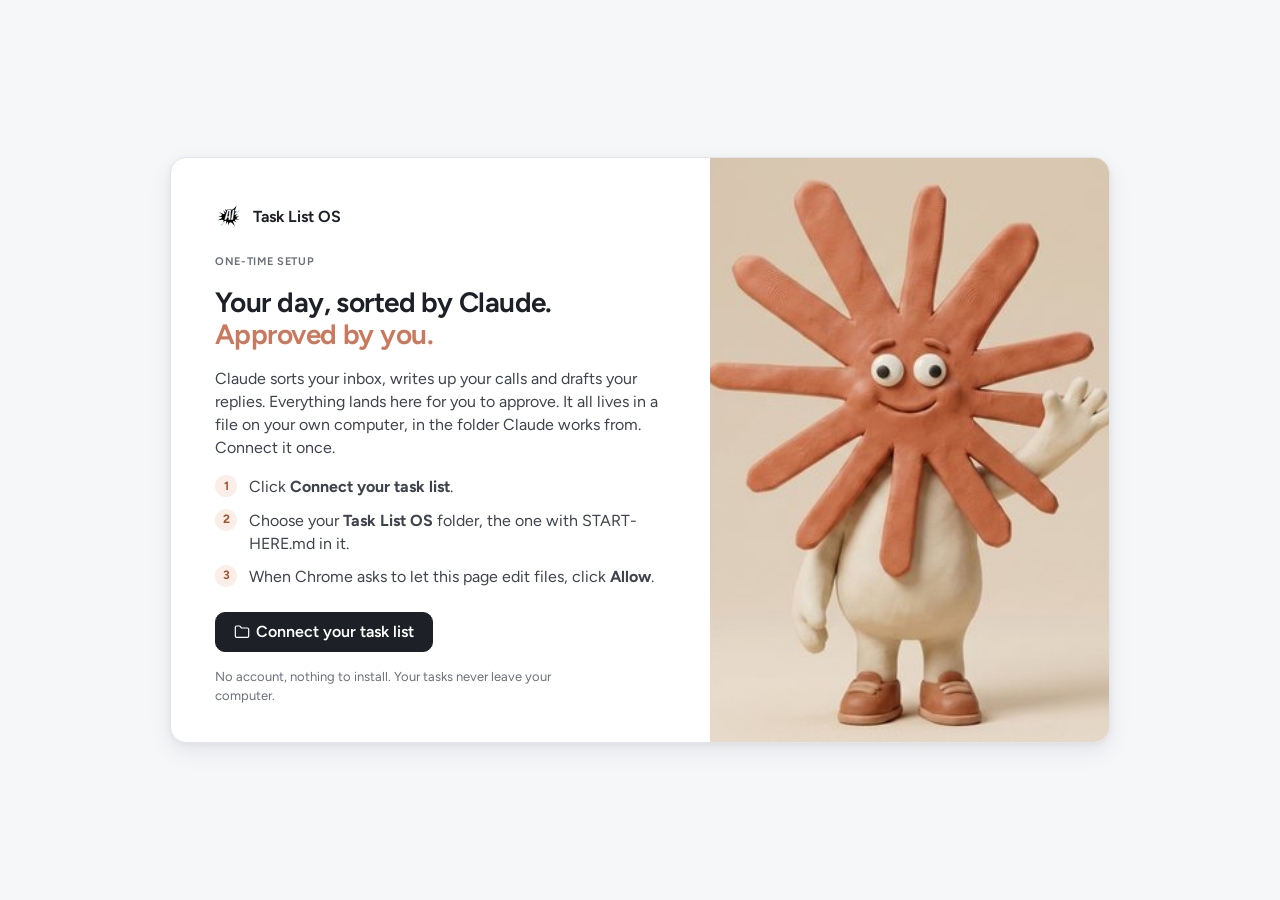
==== commit c9ea1c5a: "Take out the clay Claude celebration clip George decided it isn't needed. The clips, the script and " ====
--- a/apps/task-list/app/app.css
+++ b/apps/task-list/app/app.css
@@ -258,6 +258,9 @@
 .toolbar { display: flex; align-items: center; justify-content: space-between; gap: var(--space-3); flex-wrap: wrap; }
 .toolbar__group { display: flex; align-items: center; gap: 6px; flex-wrap: wrap; }
 .week-mode { margin-right: var(--space-3); }
+.all-views { justify-self: start; }
+.segmented__n { font-size: var(--text-2xs); font-weight: 700; color: var(--color-faint); margin-left: 2px; }
+.segmented button[aria-pressed="true"] .segmented__n { color: var(--color-accent-text); }
 .segmented button { display: inline-flex; align-items: center; gap: 6px; }
 .segmented button svg { width: 14px; height: 14px; }
 .toolbar__label { font-size: var(--text-md); font-weight: 650; margin-left: 6px; white-space: nowrap; }
@@ -568,3 +571,6 @@
 .dump-item__voice svg { width: 13px; height: 13px; }
 .dump-item__text.is-voice { white-space: pre-wrap; }
 .composer__tip { flex: 1; }
+
+/* A meeting added in the app, not yet saved in the real calendar */
+.cal-block--pending { border-style: dashed; border-left-style: solid; opacity: 0.9; }
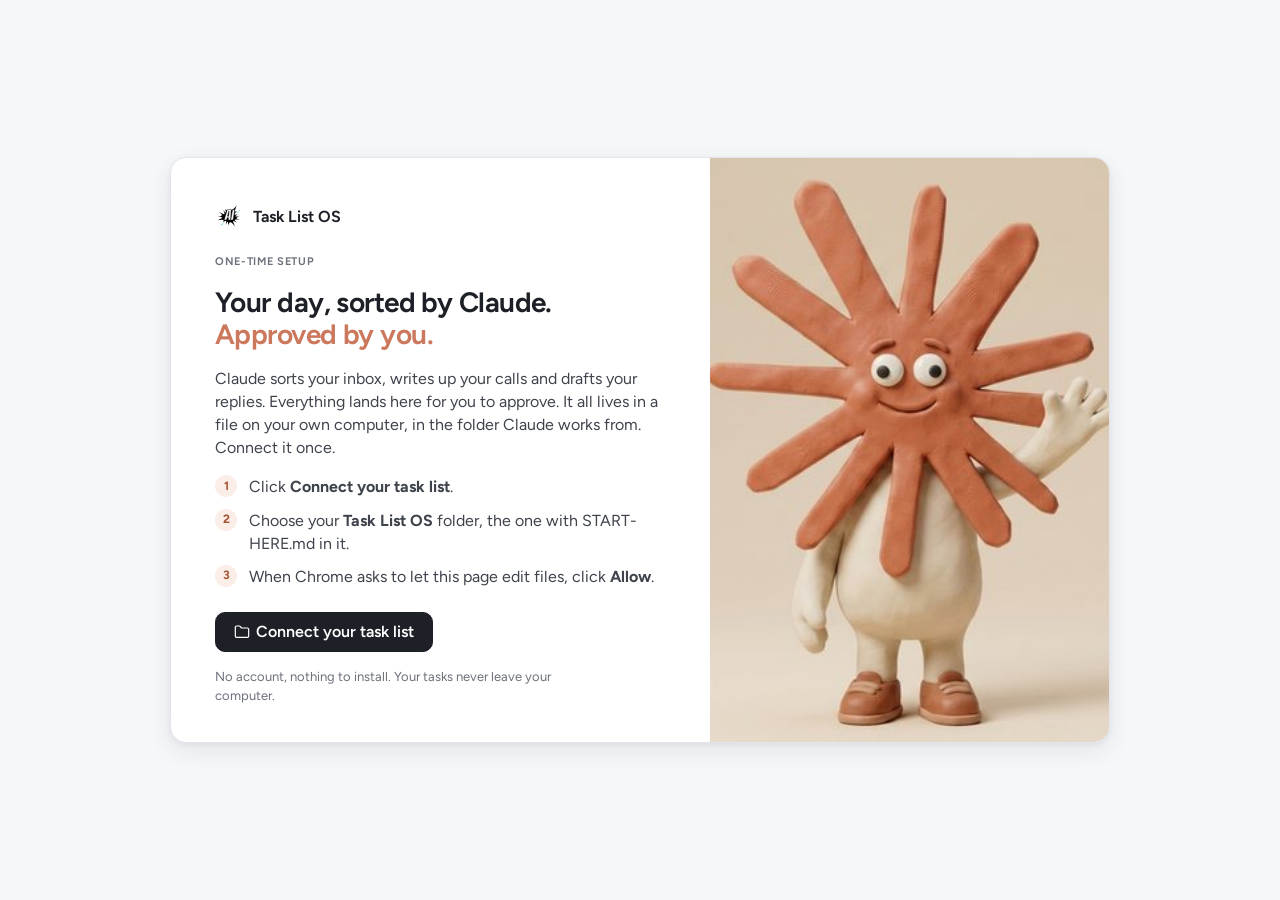
==== commit 8cd2cfe5: "Sidebar: the clay Claude icon in place of the Get AI Powers logos Co-Authored-By: Claude Opus 5.5 <n" ====
--- a/apps/task-list/index.html
+++ b/apps/task-list/index.html
@@ -25,7 +25,7 @@
   <div id="shell" class="shell" hidden>
     <aside class="sidebar" id="sidebar" aria-label="Main">
       <div class="sidebar__brand">
-        <img src="../shared/images/GAIP-emblem-black-teal-pop-RGB.svg" alt="" width="28" height="28">
+        <img src="../shared/images/claude-icon.png" alt="" width="30" height="30">
         <div class="sidebar__brand-text">
           <div class="sidebar__product" id="businessName">Your workspace</div>
         </div>
@@ -45,18 +45,10 @@
         </button>
         <div class="tool-group__body">
           <nav class="nav" id="nav" aria-label="Task List OS">
-            <a class="nav__item" href="#today" data-view="today"><span data-icon="sun"></span>Today<span class="nav__count" data-count="today"></span></a>
-            <a class="nav__item" href="#week" data-view="week"><span data-icon="columns"></span>This week</a>
+            <a class="nav__item" href="#tasks" data-view="tasks"><span data-icon="checkSquare"></span>Tasks<span class="nav__count" data-count="tasks"></span></a>
             <a class="nav__item" href="#replies" data-view="replies"><span data-icon="inbox"></span>Inbox<span class="nav__count nav__count--accent" data-count="replies"></span></a>
             <a class="nav__item" href="#review" data-view="review"><span data-icon="sparkle"></span>Review<span class="nav__count nav__count--accent" data-count="review"></span></a>
-            <a class="nav__item" href="#all" data-view="all"><span data-icon="list"></span>All tasks<span class="nav__count" data-count="all"></span></a>
-            <div class="nav__sub">
-              <a class="nav__item" href="#waiting" data-view="waiting"><span data-icon="hourglass"></span>Waiting on<span class="nav__count" data-count="waiting"></span></a>
-              <a class="nav__item" href="#done" data-view="done"><span data-icon="check"></span>Done</a>
-            </div>
             <a class="nav__item" href="#calls" data-view="calls"><span data-icon="phone"></span>Calls<span class="nav__count" data-count="calls"></span></a>
-            <a class="nav__item" href="#dump" data-view="dump"><span data-icon="pencil"></span>Brain dump<span class="nav__count" data-count="dump"></span></a>
-            <a class="nav__item" href="#people" data-view="people"><span data-icon="users"></span>People<span class="nav__count" data-count="people"></span></a>
           </nav>
         </div>
       </section>
@@ -70,10 +62,10 @@
         <div class="sidebar__row">
           <span class="sidebar__spacer"></span>
           <button type="button" class="icon-btn" data-action="shortcuts" aria-label="Keyboard shortcuts"><span data-icon="keyboard"></span></button>
-          <button type="button" class="icon-btn" data-action="settings" aria-label="Settings"><span data-icon="settings"></span></button>
+          <button type="button" class="icon-btn" data-action="settings" aria-label="Preferences" title="Preferences"><span data-icon="settings"></span></button>
         </div>
         <div class="sidebar__by">
-          <img src="../shared/images/GAIP-logo-black-teal-pop-RGB.svg" alt="Get AI Powers" width="22" height="22">
+          <img src="../shared/images/claude-icon.png" alt="" width="22" height="22">
           <span>by Get AI Powers</span>
         </div>
       </div>
@@ -96,7 +88,7 @@
         <span class="claude-status" id="claudeStatus" hidden></span>
         <span class="save-status" id="saveStatus" hidden></span>
         <button type="button" class="icon-btn topbar__theme" data-theme-toggle aria-label="Switch to dark mode" title="Light or dark"><span data-icon="moon"></span></button>
-        <button type="button" class="btn topbar__voice" data-action="voice-note" title="Record a voice note (V)"><span data-icon="mic"></span><span class="topbar__voice-label">Voice note</span></button>
+        <button type="button" class="btn topbar__voice" data-action="voice-note" title="Brain dump: talk, and Claude turns it into tasks (V)"><span data-icon="mic"></span><span class="topbar__voice-label">Brain dump</span></button>
         <button type="button" class="btn btn--primary topbar__new" data-action="quick-add" aria-label="New task"><span data-icon="plus"></span><span class="topbar__new-label">New</span></button>
       </header>
       <div id="banner"></div>
@@ -115,7 +107,7 @@
         <input class="input input--title" name="title" required maxlength="200" placeholder="What needs doing?" aria-label="What needs doing">
         <div class="field-row">
           <label class="field"><span class="field__label">List</span><select class="select" name="category"></select></label>
-          <label class="field"><span class="field__label">Who's it for</span><select class="select" name="personId"></select></label>
+          <label class="field"><span class="field__label">Who's it for</span><input class="input" name="whoFor" list="quickPeople" maxlength="80" placeholder="A person or company (optional)" autocomplete="off"><datalist id="quickPeople"></datalist></label>
         </div>
         <div class="field-row">
           <label class="field"><span class="field__label">Plan for</span><input class="input" type="date" name="scheduledDate"></label>
@@ -127,43 +119,15 @@
     </form>
   </dialog>
 
-  <!-- Pop-up: settings -->
-  <dialog class="modal" id="settingsDialog" aria-labelledby="settingsTitle">
-    <form id="settingsForm">
-      <div class="modal__head"><h2 id="settingsTitle">Settings</h2><button type="button" class="icon-btn" data-close aria-label="Close"><span data-icon="x"></span></button></div>
-      <div class="modal__body">
-        <div class="field-row">
-          <label class="field"><span class="field__label">Your first name</span><input class="input" name="yourName" maxlength="60" autocomplete="given-name"></label>
-          <label class="field"><span class="field__label">Business name</span><input class="input" name="businessName" maxlength="80" autocomplete="organization"></label>
-        </div>
-        <div class="field-row">
-          <label class="field"><span class="field__label">Your day starts</span><input class="input" type="time" name="dayStarts"></label>
-          <label class="field"><span class="field__label">Your day ends</span><input class="input" type="time" name="dayEnds"></label>
-        </div>
-        <div class="field-row">
-          <label class="field"><span class="field__label">Minutes saved per task</span><input class="input" type="number" name="minutesSavedPerTask" min="0" max="120"></label>
-          <label class="field"><span class="field__label">Minutes saved per plan</span><input class="input" type="number" name="minutesSavedPerPlan" min="0" max="240"></label>
-        </div>
-        <p class="field__hint">The 2 minute values drive the time-saved estimate. A rough guide, not a measurement.</p>
-        <div class="field-row">
-          <label class="field"><span class="field__label">Drafts open in</span><select class="select" name="emailProvider"></select></label>
-          <label class="field"><span class="field__label">Add to calendar opens</span><select class="select" name="calendarProvider"></select></label>
-        </div>
-        <label class="switch" title="Shows a made-up business. Nothing is saved while it's on."><input type="checkbox" id="demoToggle"><span class="switch__track" aria-hidden="true"></span>Show sample data instead of mine (for screenshots and videos)</label>
-        <div class="settings-folder"><div><span class="label">Your folder</span><p id="settingsFolder"></p></div><button type="button" class="btn btn--sm" id="changeFolderBtn">Use a different folder</button></div>
-      </div>
-      <div class="modal__foot"><button type="button" class="btn" data-close>Cancel</button><button type="submit" class="btn btn--primary">Save</button></div>
-    </form>
-  </dialog>
 
   <!-- Pop-up: keyboard shortcuts -->
   <dialog class="modal" id="shortcutsDialog" aria-labelledby="shortcutsTitle">
     <div class="modal__head"><h2 id="shortcutsTitle">Keyboard shortcuts</h2><button type="button" class="icon-btn" data-close aria-label="Close"><span data-icon="x"></span></button></div>
     <div class="modal__body shortcuts">
-      <div><span class="kbd">V</span> Record a voice note</div>
+      <div><span class="kbd">V</span> Brain dump (record a voice note)</div>
       <div><span class="kbd">N</span> New task</div>
       <div><span class="kbd">/</span> Search</div>
-      <div><span class="kbd">1</span> to <span class="kbd">9</span> Go to a page in the sidebar</div>
+      <div><span class="kbd">1</span> to <span class="kbd">4</span> Tasks, Inbox, Review, Calls</div>
       <div><span class="kbd">A</span> Approve the first suggestion on the page</div>
       <div><span class="kbd">D</span> Open the first reply draft on the page</div>
       <div><span class="kbd">Esc</span> Close a panel or pop-up</div>
@@ -184,11 +148,9 @@
   <script src="app/view-review.js"></script>
   <script src="app/view-replies.js"></script>
   <script src="app/view-calls.js"></script>
-  <script src="app/view-dump.js"></script>
-  <script src="app/view-week.js"></script>
   <script src="app/view-calendar.js"></script>
-  <script src="app/view-lists.js"></script>
-  <script src="app/view-people.js"></script>
+  <script src="app/view-tasks.js"></script>
+  <script src="app/view-preferences.js"></script>
   <script src="app/drawer.js"></script>
   <script src="app/app.js"></script>
 </body>
--- a/apps/task-list/app/app.css
+++ b/apps/task-list/app/app.css
@@ -269,6 +269,9 @@
 .filter:hover { background: var(--color-sunk); }
 .filter.is-active { background: var(--color-primary); border-color: var(--color-primary); color: var(--color-on-primary); }
 .filter__n { font-size: var(--text-xs); opacity: 0.65; }
+.filter svg { width: 14px; height: 14px; flex: none; color: var(--color-accent); }
+.filter.is-active svg { color: inherit; }
+.tasks-bar .filter { height: 34px; padding: 0 12px; white-space: nowrap; font-weight: 600; }
 .select--sm { height: 28px; font-size: var(--text-sm); width: auto; }
 
 /* ============ This week ============ */
@@ -574,3 +577,87 @@
 
 /* A meeting added in the app, not yet saved in the real calendar */
 .cal-block--pending { border-style: dashed; border-left-style: solid; opacity: 0.9; }
+
+/* ============ Tasks: one page, switches along the top ============ */
+.tasks-page { display: grid; gap: var(--space-4); align-content: start; }
+.tasks-page--calendar { padding: var(--space-5) var(--space-6) var(--space-4); height: 100%; grid-template-rows: auto 1fr; }
+.tasks-page--calendar > .page { padding: 0; max-width: none; }
+.tasks-bar { display: flex; align-items: center; justify-content: space-between; gap: var(--space-3); flex-wrap: wrap; }
+.tasks-bar__group { display: flex; align-items: center; gap: var(--space-2); flex-wrap: wrap; }
+.tasks-bar .select--sm { width: auto; min-width: 150px; }
+
+/* The board: 4 columns by where each task is */
+.sboard { display: grid; grid-template-columns: repeat(4, minmax(230px, 1fr)); gap: 12px; overflow-x: auto; padding-bottom: var(--space-2); align-items: start; }
+.scol { display: flex; flex-direction: column; gap: 10px; min-width: 0; min-height: 360px; padding: 10px; border-radius: var(--radius-lg); background: var(--color-sidebar); border: 1px solid var(--color-line); transition: border-color var(--dur-fast) var(--ease-out), background-color var(--dur-fast) var(--ease-out); }
+.scol.is-over { border-color: var(--color-accent); background: var(--color-accent-soft); }
+.scol__head { display: flex; align-items: center; gap: 8px; padding: 2px 4px; min-height: 28px; }
+.scol__name { font-weight: 650; font-size: var(--text-sm); }
+.scol__count { margin-left: auto; min-width: 22px; height: 22px; padding: 0 7px; border-radius: var(--radius-pill); display: grid; place-items: center; background: var(--color-surface); border: 1px solid var(--color-line); font-size: var(--text-xs); font-weight: 650; color: var(--color-muted); }
+.scol--doing .scol__name::before, .scol--waiting .scol__name::before { content: ""; display: inline-block; width: 8px; height: 8px; border-radius: 50%; margin-right: 8px; vertical-align: 1px; }
+.scol--doing .scol__name::before { background: var(--color-accent); }
+.scol--waiting .scol__name::before { background: var(--cat-waiting); }
+.scol__cards { display: grid; gap: 8px; align-content: start; min-width: 0; }
+.scol__empty { margin: 0; padding: var(--space-5) 0; text-align: center; font-size: var(--text-xs); color: var(--color-faint); border: 1px dashed var(--color-line-strong); border-radius: var(--radius-md); }
+.is-drag-active .scol__empty { color: var(--color-accent-text); border-color: var(--color-accent-line); }
+.scol__more { border: 0; background: none; color: var(--color-accent-text); font: inherit; font-size: var(--text-sm); font-weight: 600; cursor: pointer; padding: 6px; }
+
+/* The standard card: same height, same 3 rows, always inside its column */
+.tcard {
+  display: grid; grid-template-rows: 40px 22px 22px; gap: 8px; height: 124px; min-width: 0; overflow: hidden;
+  padding: 10px 12px 10px 11px; background: var(--color-surface); border: 1px solid var(--color-line); border-left: 3px solid var(--edge, var(--color-line-strong)); border-radius: var(--radius-md);
+  cursor: grab; transition: border-color var(--dur-fast) var(--ease-out), box-shadow var(--dur-fast) var(--ease-out), opacity var(--dur-fast) var(--ease-out), transform var(--dur-fast) var(--ease-out);
+}
+.tcard:hover { border-color: var(--color-line-strong); border-left-color: var(--edge, var(--color-line-strong)); box-shadow: var(--shadow-sm); }
+.tcard:active { cursor: grabbing; }
+.tcard.is-dragging { opacity: 0.4; transform: scale(0.98); }
+.tcard.is-done { cursor: default; }
+.tcard.is-done .tcard__title { color: var(--color-muted); text-decoration: line-through; }
+.tcard__top { display: grid; grid-template-columns: auto minmax(0, 1fr); gap: 8px; align-items: start; min-width: 0; }
+.tcard__top .check { margin-top: 1px; }
+.tcard__title {
+  border: 0; background: none; padding: 0; text-align: left; cursor: pointer; color: var(--color-ink); font: inherit; font-size: var(--text-sm); font-weight: 600; line-height: 20px;
+  display: -webkit-box; -webkit-line-clamp: 2; -webkit-box-orient: vertical; overflow: hidden; overflow-wrap: anywhere; min-width: 0;
+}
+.tcard__title:hover { color: var(--color-accent-text); }
+.tcard__meta, .tcard__foot { display: flex; align-items: center; gap: 6px; min-width: 0; overflow: hidden; white-space: nowrap; }
+.tcard__meta .chip { flex: 0 1 auto; min-width: 0; overflow: hidden; text-overflow: ellipsis; }
+.tcard__meta .cat-chip { flex: 0 1 auto; }
+.tcard__who { display: inline-flex; align-items: center; gap: 6px; min-width: 0; font-size: var(--text-xs); color: var(--color-ink-soft); }
+.tcard__who > span:last-child { overflow: hidden; text-overflow: ellipsis; }
+.tcard__who--none { color: var(--color-faint); }
+.tcard__who--none svg { width: 14px; height: 14px; flex: none; }
+.tcard__claude { margin-left: auto; display: inline-flex; align-items: center; gap: 4px; height: 20px; padding: 0 7px; border-radius: var(--radius-pill); background: var(--color-accent-soft); color: var(--color-accent-text); font-size: var(--text-2xs); font-weight: 700; flex: none; }
+.tcard__claude svg { width: 12px; height: 12px; }
+.chip--quiet { background: transparent; color: var(--color-faint); padding-left: 0; }
+.cat-chip { background: transparent; border: 1px solid var(--color-line); padding: 0 7px 0 6px; }
+
+/* List: the same groups as rows */
+.slist { overflow: hidden; }
+.slist__head { display: flex; align-items: center; gap: 8px; margin: 0; padding: 12px var(--space-4); font-size: var(--text-base); border-bottom: 1px solid var(--color-line); cursor: default; list-style: none; }
+details.slist > summary { cursor: pointer; }
+details.slist > summary::-webkit-details-marker { display: none; }
+.slist .list-empty { padding: var(--space-4); }
+
+/* Preferences */
+.prefs { display: grid; gap: var(--space-4); }
+.pref { display: grid; gap: var(--space-3); }
+.pref__title { font-size: var(--text-md); }
+.pref__intro { margin-top: -6px; font-size: var(--text-sm); }
+.pref__body { display: grid; gap: var(--space-4); }
+.pref__sub { display: grid; gap: 8px; }
+.pref-stages { display: grid; grid-template-columns: repeat(4, minmax(0, 1fr)); gap: 8px; }
+.pref-cats { list-style: none; margin: 0; padding: 0; display: grid; gap: 6px; }
+.pref-cat { display: flex; align-items: center; gap: 8px; }
+.pref-cat__colour { width: 34px; height: 34px; padding: 2px; border: 1px solid var(--color-line); border-radius: var(--radius-sm); background: var(--color-surface); cursor: pointer; flex: none; }
+.pref-cat__label { flex: 1; }
+.pref-cat__note { font-size: var(--text-xs); color: var(--color-muted); white-space: nowrap; }
+.pref-row { display: flex; align-items: center; justify-content: space-between; gap: var(--space-3); flex-wrap: wrap; }
+.prefs__save { position: sticky; bottom: 0; display: flex; justify-content: flex-end; padding: var(--space-3) 0; background: linear-gradient(to top, var(--color-bg) 70%, transparent); }
+@media (max-width: 640px) { .pref-stages { grid-template-columns: 1fr 1fr; } .pref-cat__note { display: none; } }
+
+/* Claude can do this (task panel) */
+.claude-can { border: 1px solid var(--color-accent-line); border-radius: var(--radius-md); background: var(--color-accent-soft); padding: 12px 14px; display: grid; gap: 8px; }
+.claude-can h3 { display: flex; align-items: center; gap: 6px; color: var(--color-accent-text); }
+.claude-can h3 svg { width: 14px; height: 14px; }
+.claude-can__uses { display: flex; flex-wrap: wrap; gap: 4px; margin: 0; }
+.claude-can__actions { display: flex; gap: 8px; flex-wrap: wrap; }
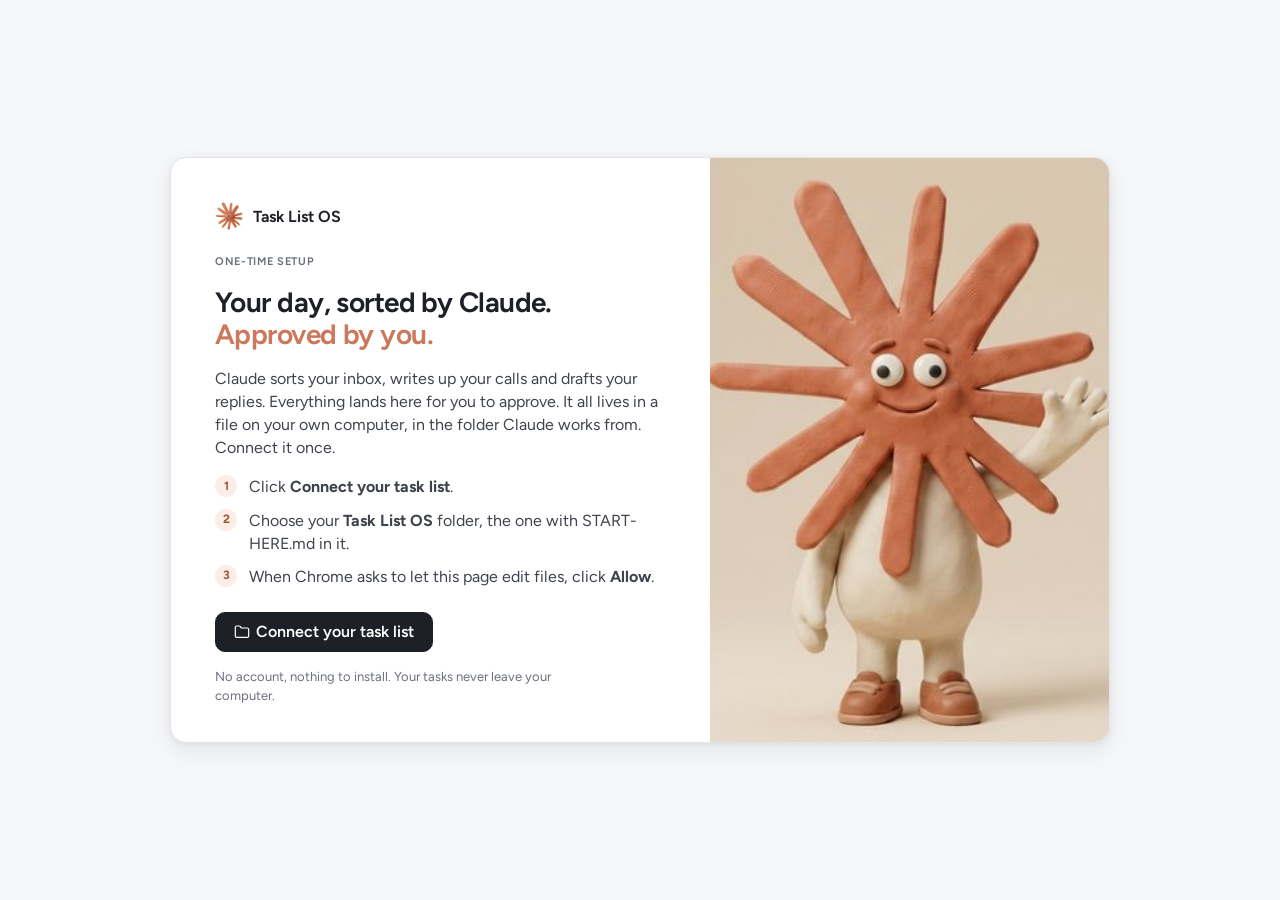
==== commit 24b0a3fe: "Setup builds their own skills; Claude icon in the browser tab New setup step 6 interviews the person" ====
--- a/apps/task-list/index.html
+++ b/apps/task-list/index.html
@@ -5,7 +5,7 @@
   <meta name="viewport" content="width=device-width, initial-scale=1">
   <title>Task List OS</title>
   <meta name="description" content="Your day, your week and your calendar. Claude sorts it, you approve it.">
-  <link rel="icon" type="image/svg+xml" href="../shared/images/GAIP-emblem-black-teal-pop-RGB.svg">
+  <link rel="icon" type="image/png" href="../shared/images/claude-icon.png">
   <!-- Shared look (theme.css holds every colour and font) -->
   <link rel="stylesheet" href="../shared/theme.css">
   <link rel="stylesheet" href="../shared/base.css">
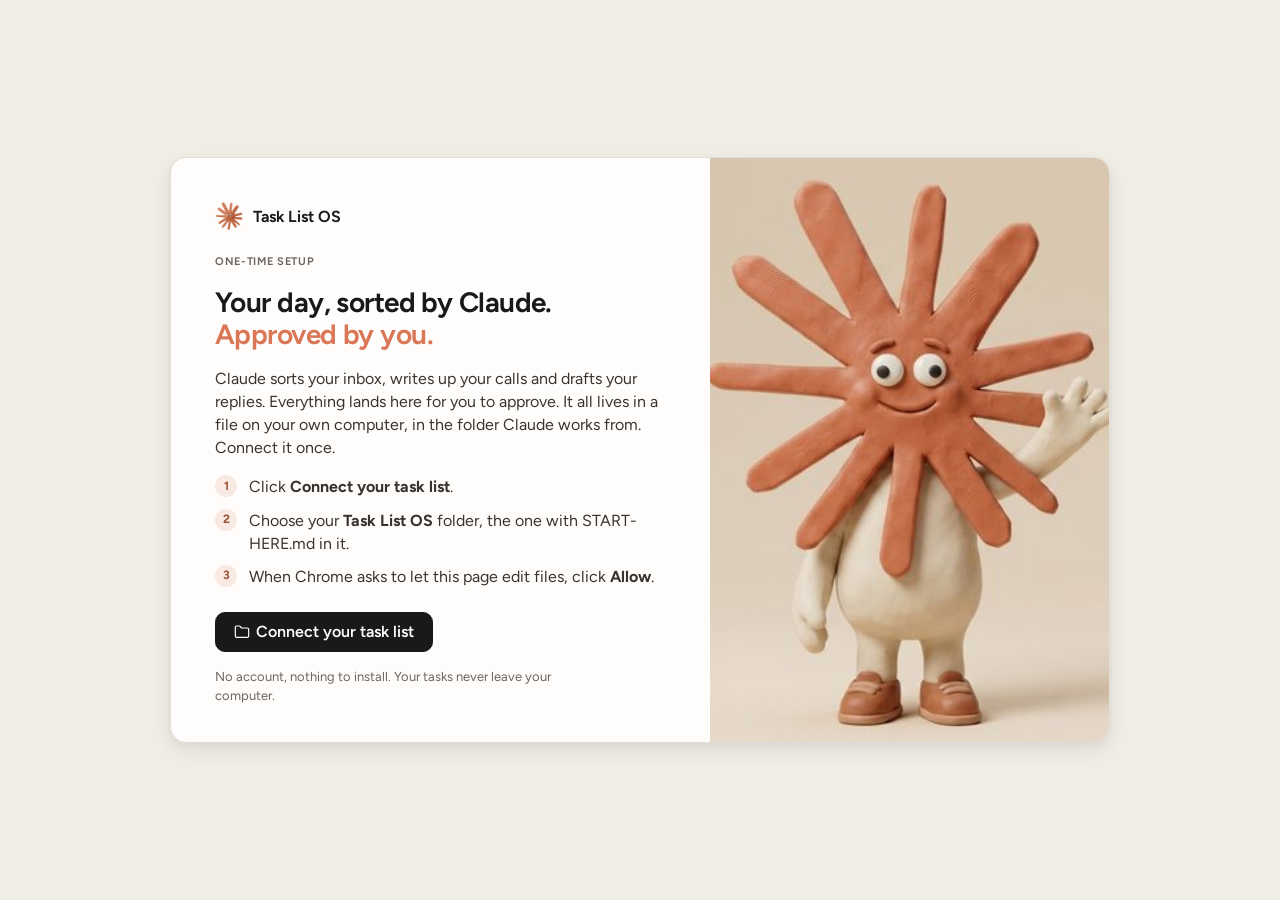
==== commit 88814fc0: "Shared version 6: no demo mode; Today's plan as Suggested cards in To do The kit no longer ships dem" ====
--- a/apps/task-list/index.html
+++ b/apps/task-list/index.html
@@ -88,7 +88,7 @@
         <span class="claude-status" id="claudeStatus" hidden></span>
         <span class="save-status" id="saveStatus" hidden></span>
         <button type="button" class="icon-btn topbar__theme" data-theme-toggle aria-label="Switch to dark mode" title="Light or dark"><span data-icon="moon"></span></button>
-        <button type="button" class="btn topbar__voice" data-action="voice-note" title="Brain dump: talk, and Claude turns it into tasks (V)"><span data-icon="mic"></span><span class="topbar__voice-label">Brain dump</span></button>
+        <button type="button" class="btn topbar__voice" data-brain-dump title="Brain dump: talk, and Claude sorts it out (V)"><span data-icon="mic"></span><span class="topbar__voice-label">Brain dump</span></button>
         <button type="button" class="btn btn--primary topbar__new" data-action="quick-add" aria-label="New task"><span data-icon="plus"></span><span class="topbar__new-label">New</span></button>
       </header>
       <div id="banner"></div>
@@ -139,11 +139,10 @@
   <script src="../shared/js/ui.js"></script>
   <script src="../shared/js/store.js"></script>
   <script src="../shared/js/sidebar.js"></script>
+  <script src="../shared/js/braindump.js"></script>
   <script src="app/model.js"></script>
-  <script src="app/demo-data.js"></script>
   <script src="app/components.js"></script>
   <script src="app/links.js"></script>
-  <script src="app/voice.js"></script>
   <script src="app/view-today.js"></script>
   <script src="app/view-review.js"></script>
   <script src="app/view-replies.js"></script>
--- a/apps/shared/theme.css
+++ b/apps/shared/theme.css
@@ -20,32 +20,32 @@
   color-scheme: light;
 
   /* ---------- Colours: surfaces ---------- */
-  --color-bg:           #FFFFFF;  /* main working area */
-  --color-sidebar:      #F6F7F9;  /* sidebar and quiet panels */
-  --color-surface:      #FFFFFF;  /* cards, drawers, pop-ups */
-  --color-sunk:         #F1F2F5;  /* hover, inset areas, skeletons */
-  --color-sunk-strong:  #E8EAEE;  /* selected rows, pressed states */
-  --color-line:         #E3E5EA;  /* hairline borders and dividers */
-  --color-line-strong:  #C9CDD5;  /* input borders, borders on hover */
+  --color-bg:           #F5F3EE;  /* main working area */
+  --color-sidebar:      #F1EEE6;  /* sidebar and quiet panels */
+  --color-surface:      #FFFDFB;  /* cards, drawers, pop-ups */
+  --color-sunk:         #EFEBE0;  /* hover, inset areas, skeletons */
+  --color-sunk-strong:  #E6E1D6;  /* selected rows, pressed states */
+  --color-line:         #E4DFD5;  /* hairline borders and dividers */
+  --color-line-strong:  #C4BEB4;  /* input borders, borders on hover */
 
   /* ---------- Colours: text ---------- */
-  --color-ink:          #1D2026;  /* main text (never pure black) */
-  --color-ink-soft:     #3E434C;  /* secondary text */
-  --color-muted:        #6B707A;  /* helper text, labels, timestamps */
-  --color-faint:        #9A9FA8;  /* placeholders, disabled */
+  --color-ink:          #191919;  /* main text (never pure black) */
+  --color-ink-soft:     #38352F;  /* secondary text */
+  --color-muted:        #6B665D;  /* helper text, labels, timestamps */
+  --color-faint:        #A8A196;  /* placeholders, disabled */
 
   /* ---------- Colours: main buttons (near-black in light, near-white in dark) ---------- */
-  --color-primary:       #1D2026;
-  --color-primary-hover: #343842;
-  --color-on-primary:    #FFFFFF;
+  --color-primary:       #191919;
+  --color-primary-hover: #38352F;
+  --color-on-primary:    #FFFDFB;
 
-  /* ---------- Colours: accent (Claude terracotta, used sparingly) ---------- */
-  --color-accent:       #CC785C;  /* icons, the selected page, the logo, small highlights */
-  --color-accent-hover: #B8643F;
-  --color-accent-text:  #A4532F;  /* accent used for small text (passes contrast on white) */
-  --color-accent-soft:  #FBEEE8;  /* count badges, "New" tags, highlights */
-  --color-accent-line:  #F0CFC1;
-  --color-on-accent:    #FFFFFF;
+  /* ---------- Colours: accent (clay from the Get AI Powers brand, used sparingly) ---------- */
+  --color-accent:       #D97757;  /* icons, the selected page, the logo, small highlights */
+  --color-accent-hover: #C4643F;
+  --color-accent-text:  #9C5238;  /* accent used for small text (passes contrast on white) */
+  --color-accent-soft:  #F8E9E2;  /* count badges, "New" tags, highlights */
+  --color-accent-line:  #EFC8B8;
+  --color-on-accent:    #191919;
 
   /* ---------- Colours: meaning ---------- */
   --color-success:      #1F7A45;
@@ -56,12 +56,12 @@
   --color-danger-soft:  #FFE6E2;
   --color-info:         #1E5A9F;
   --color-info-soft:    #E1EEFC;
-  --color-dark:         #1D2026;  /* toasts and tooltips */
-  --color-on-dark:      #F6F7F9;
-  --color-scrim:        rgba(20, 24, 33, 0.32);  /* the dim layer behind pop-ups */
+  --color-dark:         #191919;  /* toasts and tooltips */
+  --color-on-dark:      #F5F3EE;
+  --color-scrim:        rgba(25, 25, 25, 0.32);  /* the dim layer behind pop-ups */
 
   /* Category colours (Do today, Quick wins, Delegate, Waiting on, Can wait) */
-  --cat-today:    #CC785C;
+  --cat-today:    #D97757;
   --cat-quick:    #C08A1E;
   --cat-delegate: #3F8A55;
   --cat-waiting:  #4A73B5;
@@ -71,8 +71,8 @@
   --event-bg:     #E9F0FB;
   --event-line:   #4A73B5;
   --event-text:   #1F3F6E;
-  --block-bg:     #FBEEE8;   /* a task dragged into the calendar */
-  --block-line:   #CC785C;
+  --block-bg:     #F8E9E2;   /* a task dragged into the calendar */
+  --block-line:   #D97757;
 
   /* ---------- Type ---------- */
   --font-ui: "Figtree", -apple-system, BlinkMacSystemFont, "Segoe UI", "Helvetica Neue", Helvetica, Arial, sans-serif;
@@ -128,32 +128,32 @@
 /* ---------- Dark colours: used when the switch says dark, or the computer prefers dark ---------- */
 :root[data-theme="dark"] {
   color-scheme: dark;
-  --color-bg: #14161A; --color-sidebar: #17191D; --color-surface: #1B1D22; --color-sunk: #202328; --color-sunk-strong: #262930;
-  --color-line: #2D3138; --color-line-strong: #3E434C;
-  --color-ink: #ECEDF0; --color-ink-soft: #C9CCD3; --color-muted: #A0A5AE; --color-faint: #737983;
-  --color-primary: #ECEDF0; --color-primary-hover: #FFFFFF; --color-on-primary: #14161A;
-  --color-accent: #DE8E72; --color-accent-hover: #E9A287; --color-accent-text: #EBA48A; --color-accent-soft: #3A241B; --color-accent-line: #5C3626; --color-on-accent: #14161A;
+  --color-bg: #191919; --color-sidebar: #1E1D1B; --color-surface: #2A2825; --color-sunk: #24231F; --color-sunk-strong: #302E2A;
+  --color-line: #38352F; --color-line-strong: #4A4640;
+  --color-ink: #F5F3EE; --color-ink-soft: #D8D3C9; --color-muted: #A8A196; --color-faint: #77726A;
+  --color-primary: #F5F3EE; --color-primary-hover: #FFFDFB; --color-on-primary: #191919;
+  --color-accent: #E08A6A; --color-accent-hover: #E9A98F; --color-accent-text: #E9A98F; --color-accent-soft: #3A251C; --color-accent-line: #5C3626; --color-on-accent: #191919;
   --color-success: #6FD39A; --color-success-soft: #173A26; --color-warning: #F4C872; --color-warning-soft: #3C2E12;
   --color-danger: #FFB3A8; --color-danger-soft: #46201C; --color-info: #9FC7F3; --color-info-soft: #19304A;
-  --color-dark: #2C3038; --color-on-dark: #ECEDF0; --color-scrim: rgba(0, 0, 0, 0.55);
-  --cat-today: #DE8E72; --cat-quick: #F4C872; --cat-delegate: #6FD39A; --cat-waiting: #9FC7F3; --cat-later: #A0A5AE;
-  --event-bg: #19304A; --event-line: #6F9BD9; --event-text: #CFE2FA; --block-bg: #3A241B; --block-line: #DE8E72;
+  --color-dark: #2A2825; --color-on-dark: #F5F3EE; --color-scrim: rgba(0, 0, 0, 0.55);
+  --cat-today: #E08A6A; --cat-quick: #F4C872; --cat-delegate: #6FD39A; --cat-waiting: #9FC7F3; --cat-later: #A0A5AE;
+  --event-bg: #19304A; --event-line: #6F9BD9; --event-text: #CFE2FA; --block-bg: #3A251C; --block-line: #E08A6A;
   --shadow-sm: 0 1px 2px rgba(0, 0, 0, 0.4); --shadow-md: 0 2px 6px rgba(0, 0, 0, 0.3), 0 8px 24px rgba(0, 0, 0, 0.35); --shadow-lg: 0 12px 40px rgba(0, 0, 0, 0.5);
   --focus-ring: 0 0 0 3px rgba(222, 142, 114, 0.4);
 }
 @media (prefers-color-scheme: dark) {
   :root:not([data-theme="light"]) {
     color-scheme: dark;
-    --color-bg: #14161A; --color-sidebar: #17191D; --color-surface: #1B1D22; --color-sunk: #202328; --color-sunk-strong: #262930;
-    --color-line: #2D3138; --color-line-strong: #3E434C;
-    --color-ink: #ECEDF0; --color-ink-soft: #C9CCD3; --color-muted: #A0A5AE; --color-faint: #737983;
-    --color-primary: #ECEDF0; --color-primary-hover: #FFFFFF; --color-on-primary: #14161A;
-    --color-accent: #DE8E72; --color-accent-hover: #E9A287; --color-accent-text: #EBA48A; --color-accent-soft: #3A241B; --color-accent-line: #5C3626; --color-on-accent: #14161A;
+    --color-bg: #191919; --color-sidebar: #1E1D1B; --color-surface: #2A2825; --color-sunk: #24231F; --color-sunk-strong: #302E2A;
+    --color-line: #38352F; --color-line-strong: #4A4640;
+    --color-ink: #F5F3EE; --color-ink-soft: #D8D3C9; --color-muted: #A8A196; --color-faint: #77726A;
+    --color-primary: #F5F3EE; --color-primary-hover: #FFFDFB; --color-on-primary: #191919;
+    --color-accent: #E08A6A; --color-accent-hover: #E9A98F; --color-accent-text: #E9A98F; --color-accent-soft: #3A251C; --color-accent-line: #5C3626; --color-on-accent: #191919;
     --color-success: #6FD39A; --color-success-soft: #173A26; --color-warning: #F4C872; --color-warning-soft: #3C2E12;
     --color-danger: #FFB3A8; --color-danger-soft: #46201C; --color-info: #9FC7F3; --color-info-soft: #19304A;
-    --color-dark: #2C3038; --color-on-dark: #ECEDF0; --color-scrim: rgba(0, 0, 0, 0.55);
-    --cat-today: #DE8E72; --cat-quick: #F4C872; --cat-delegate: #6FD39A; --cat-waiting: #9FC7F3; --cat-later: #A0A5AE;
-    --event-bg: #19304A; --event-line: #6F9BD9; --event-text: #CFE2FA; --block-bg: #3A241B; --block-line: #DE8E72;
+    --color-dark: #2A2825; --color-on-dark: #F5F3EE; --color-scrim: rgba(0, 0, 0, 0.55);
+    --cat-today: #E08A6A; --cat-quick: #F4C872; --cat-delegate: #6FD39A; --cat-waiting: #9FC7F3; --cat-later: #A0A5AE;
+    --event-bg: #19304A; --event-line: #6F9BD9; --event-text: #CFE2FA; --block-bg: #3A251C; --block-line: #E08A6A;
     --shadow-sm: 0 1px 2px rgba(0, 0, 0, 0.4); --shadow-md: 0 2px 6px rgba(0, 0, 0, 0.3), 0 8px 24px rgba(0, 0, 0, 0.35); --shadow-lg: 0 12px 40px rgba(0, 0, 0, 0.5);
     --focus-ring: 0 0 0 3px rgba(222, 142, 114, 0.4);
   }
--- a/apps/shared/base.css
+++ b/apps/shared/base.css
@@ -271,3 +271,42 @@
 @media (prefers-reduced-motion: reduce) {
   *, *::before, *::after { animation-duration: 1ms !important; animation-iteration-count: 1 !important; animation-delay: 0ms !important; transition-duration: 1ms !important; scroll-behavior: auto !important; }
 }
+
+/* ============ Brain dump (shared, js/braindump.js): the top bar button, the recorder, What's it about ============ */
+.topbar__voice svg { color: var(--color-accent); }
+.claude-status { display: inline-flex; align-items: center; gap: 6px; height: 26px; padding: 0 10px; border-radius: var(--radius-pill); background: var(--color-accent-soft); color: var(--color-accent-text); font-size: var(--text-xs); font-weight: 600; white-space: nowrap; animation: fade-in var(--dur-base) var(--ease-out); }
+.claude-status__spin { width: 13px; height: 13px; animation: spin 900ms linear infinite; }
+@keyframes spin { to { transform: rotate(360deg); } }
+@media (max-width: 760px) { .topbar__voice-label, .claude-status__text { display: none; } .topbar__voice { padding: 0 8px; } }
+
+.modal--voice { width: min(560px, calc(100vw - 24px)); }
+.voice { position: relative; display: grid; justify-items: center; gap: var(--space-4); padding: var(--space-7) var(--space-6) var(--space-5); text-align: center; }
+.voice__close { position: absolute; top: var(--space-3); right: var(--space-3); }
+.voice__mic { position: relative; display: grid; place-items: center; width: 88px; height: 88px; border-radius: 50%; background: var(--color-accent); color: var(--color-on-accent); }
+.voice__mic svg { width: 36px; height: 36px; }
+.voice__mic.is-live::before, .voice__mic.is-live::after { content: ""; position: absolute; inset: 0; border-radius: 50%; border: 2px solid var(--color-accent); animation: ripple 2s var(--ease-out) infinite; }
+.voice__mic.is-live::after { animation-delay: 1s; }
+@keyframes ripple { from { transform: scale(1); opacity: 0.6; } to { transform: scale(1.7); opacity: 0; } }
+.voice__status { font-weight: 600; color: var(--color-ink-soft); }
+.voice__status.is-error { color: var(--color-danger); font-weight: 500; max-width: 40ch; }
+.voice__time { color: var(--color-muted); font-weight: 500; margin-left: 4px; }
+.voice__text { width: 100%; min-height: 120px; max-height: 260px; overflow: auto; padding: var(--space-4); border-radius: var(--radius-md); background: var(--color-sidebar); border: 1px solid var(--color-line); text-align: left; font-size: var(--text-md); line-height: 1.6; }
+.voice__interim { color: var(--color-faint); }
+.voice__hint { color: var(--color-muted); font-size: var(--text-sm); }
+.voice__actions { display: flex; gap: var(--space-2); }
+.voice__small { font-size: var(--text-xs); color: var(--color-muted); max-width: 46ch; }
+
+.about { width: 100%; display: grid; gap: 8px; text-align: left; }
+.about__label { font-size: var(--text-xs); font-weight: 650; color: var(--color-muted); }
+.about__chips { display: flex; flex-wrap: wrap; gap: 6px; align-items: center; }
+.about-chip { font: inherit; font-size: var(--text-sm); padding: 5px 12px; border-radius: var(--radius-pill); border: 1px solid var(--color-line-strong); background: var(--color-surface); color: var(--color-ink); cursor: pointer; }
+.about-chip:hover { border-color: var(--color-accent-line); }
+.about-chip[aria-pressed="true"] { background: var(--color-accent-soft); border-color: var(--color-accent); color: var(--color-accent-text); font-weight: 600; }
+.about-chip:focus-visible { outline: none; box-shadow: var(--focus-ring); }
+.about__pick { max-width: 210px; border-radius: var(--radius-pill); }
+.about__picked { display: flex; flex-wrap: wrap; gap: 6px; }
+.about__picked:empty { display: none; }
+.about-tag { display: inline-flex; align-items: center; gap: 4px; padding: 3px 4px 3px 10px; border-radius: var(--radius-pill); background: var(--color-accent-soft); color: var(--color-accent-text); font-size: var(--text-xs); font-weight: 600; }
+.about-tag__x { display: grid; place-items: center; width: 18px; height: 18px; border: 0; border-radius: 50%; background: transparent; color: inherit; cursor: pointer; }
+.about-tag__x svg { width: 11px; height: 11px; }
+.voice__type { width: 100%; }
--- a/apps/task-list/app/app.css
+++ b/apps/task-list/app/app.css
@@ -76,7 +76,6 @@
 .banner { display: flex; align-items: center; gap: var(--space-3); padding: 8px var(--space-5); font-size: var(--text-sm); border-bottom: 1px solid var(--color-line); animation: fade-in var(--dur-base) var(--ease-out); }
 .banner svg { width: 16px; height: 16px; flex: none; }
 .banner span { flex: 1; }
-.banner--demo { background: var(--color-warning-soft); color: var(--color-warning); }
 .banner--error { background: var(--color-danger-soft); color: var(--color-danger); }
 
 /* ============ Page layouts ============ */
@@ -546,29 +545,7 @@
 .gate__note { font-size: var(--text-sm) !important; color: var(--color-muted) !important; }
 .gate__small .link-btn { font-size: var(--text-sm); }
 
-/* ============ Voice notes ============ */
-.topbar__voice svg { color: var(--color-accent); }
-.claude-status { display: inline-flex; align-items: center; gap: 6px; height: 26px; padding: 0 10px; border-radius: var(--radius-pill); background: var(--color-accent-soft); color: var(--color-accent-text); font-size: var(--text-xs); font-weight: 600; white-space: nowrap; animation: fade-in var(--dur-base) var(--ease-out); }
-.claude-status__spin { width: 13px; height: 13px; animation: spin 900ms linear infinite; }
-@keyframes spin { to { transform: rotate(360deg); } }
-@media (max-width: 760px) { .topbar__voice-label, .claude-status__text { display: none; } .topbar__voice { padding: 0 8px; } }
-
-.modal--voice { width: min(560px, calc(100vw - 24px)); }
-.voice { position: relative; display: grid; justify-items: center; gap: var(--space-4); padding: var(--space-7) var(--space-6) var(--space-5); text-align: center; }
-.voice__close { position: absolute; top: var(--space-3); right: var(--space-3); }
-.voice__mic { position: relative; display: grid; place-items: center; width: 88px; height: 88px; border-radius: 50%; background: var(--color-accent); color: var(--color-on-accent); }
-.voice__mic svg { width: 36px; height: 36px; }
-.voice__mic.is-live::before, .voice__mic.is-live::after { content: ""; position: absolute; inset: 0; border-radius: 50%; border: 2px solid var(--color-accent); animation: ripple 2s var(--ease-out) infinite; }
-.voice__mic.is-live::after { animation-delay: 1s; }
-@keyframes ripple { from { transform: scale(1); opacity: 0.6; } to { transform: scale(1.7); opacity: 0; } }
-.voice__status { font-weight: 600; color: var(--color-ink-soft); }
-.voice__status.is-error { color: var(--color-danger); font-weight: 500; max-width: 40ch; }
-.voice__time { color: var(--color-muted); font-weight: 500; margin-left: 4px; }
-.voice__text { width: 100%; min-height: 120px; max-height: 260px; overflow: auto; padding: var(--space-4); border-radius: var(--radius-md); background: var(--color-sidebar); border: 1px solid var(--color-line); text-align: left; font-size: var(--text-md); line-height: 1.6; }
-.voice__interim { color: var(--color-faint); }
-.voice__hint { color: var(--color-muted); font-size: var(--text-sm); }
-.voice__actions { display: flex; gap: var(--space-2); }
-.voice__small { font-size: var(--text-xs); color: var(--color-muted); max-width: 46ch; }
+/* Brain dump: the button, the recorder and "Claude is sorting" are shared (shared/base.css) */
 
 .dump-item__voice { display: grid; place-items: center; width: 24px; height: 24px; border-radius: 50%; background: var(--color-accent-soft); color: var(--color-accent); }
 .dump-item__voice svg { width: 13px; height: 13px; }
@@ -628,6 +605,23 @@
 .tcard__who--none svg { width: 14px; height: 14px; flex: none; }
 .tcard__claude { margin-left: auto; display: inline-flex; align-items: center; gap: 4px; height: 20px; padding: 0 7px; border-radius: var(--radius-pill); background: var(--color-accent-soft); color: var(--color-accent-text); font-size: var(--text-2xs); font-weight: 700; flex: none; }
 .tcard__claude svg { width: 12px; height: 12px; }
+/* Claude's plan for today, as Suggested cards at the top of To do */
+.tcard--suggested { background: var(--color-accent-soft); border-color: var(--color-accent-line); cursor: default; }
+.tcard--suggested:hover { border-color: var(--color-accent); }
+.tcard--suggested .tcard__top { grid-template-columns: minmax(0, 1fr); gap: 4px; }
+.tcard__badge { display: inline-flex; align-items: center; gap: 4px; width: max-content; height: 20px; padding: 0 7px; border-radius: var(--radius-pill); background: var(--color-surface); color: var(--color-accent-text); font-size: var(--text-2xs); font-weight: 700; }
+.tcard__badge svg { width: 12px; height: 12px; }
+.tcard--suggested .tcard__title { -webkit-line-clamp: 1; }
+.tcard__foot--decide { gap: 6px; }
+.tcard__foot--decide .btn { height: 26px; }
+.tcard--suggested.is-approved { border-color: var(--color-success); }
+.tcard--suggested.is-skipped, .tcard--suggested.is-leaving { opacity: 0.4; }
+.tcard--nudge { cursor: default; border-style: dashed; background: var(--color-surface); height: auto; min-height: 124px; grid-template-rows: auto auto auto; }
+.tcard--nudge .tcard__top { grid-template-columns: minmax(0, 1fr); }
+.tcard__nudge { margin: 0; font-size: var(--text-xs); color: var(--color-muted); line-height: 1.4; overflow: hidden; display: -webkit-box; -webkit-line-clamp: 2; -webkit-box-orient: vertical; }
+.scol__approve { margin-left: 4px; height: 24px; padding: 0 8px; }
+.slist__nudge { padding: 12px; }
+.slist__nudge .tcard { max-width: 420px; }
 .chip--quiet { background: transparent; color: var(--color-faint); padding-left: 0; }
 .cat-chip { background: transparent; border: 1px solid var(--color-line); padding: 0 7px 0 6px; }
 
@@ -661,3 +655,12 @@
 .claude-can h3 svg { width: 14px; height: 14px; }
 .claude-can__uses { display: flex; flex-wrap: wrap; gap: 4px; margin: 0; }
 .claude-can__actions { display: flex; gap: 8px; flex-wrap: wrap; }
+
+/* Fresh install, before /setup: what to do next */
+.setup-card { display: grid; grid-template-columns: auto minmax(0, 1fr); gap: 16px; align-items: start; margin-bottom: 16px; border-color: var(--color-accent-line); background: var(--color-accent-soft); }
+.setup-card__art img { border-radius: var(--radius-md); }
+.setup-card h2 { margin: 0 0 4px; font-size: var(--text-lg); }
+.setup-card__body { min-width: 0; }
+.setup-card__steps { margin: 12px 0 0; padding-left: 20px; display: grid; gap: 8px; }
+.setup-card__steps li { line-height: 1.5; }
+@media (max-width: 560px) { .setup-card { grid-template-columns: 1fr; } }
